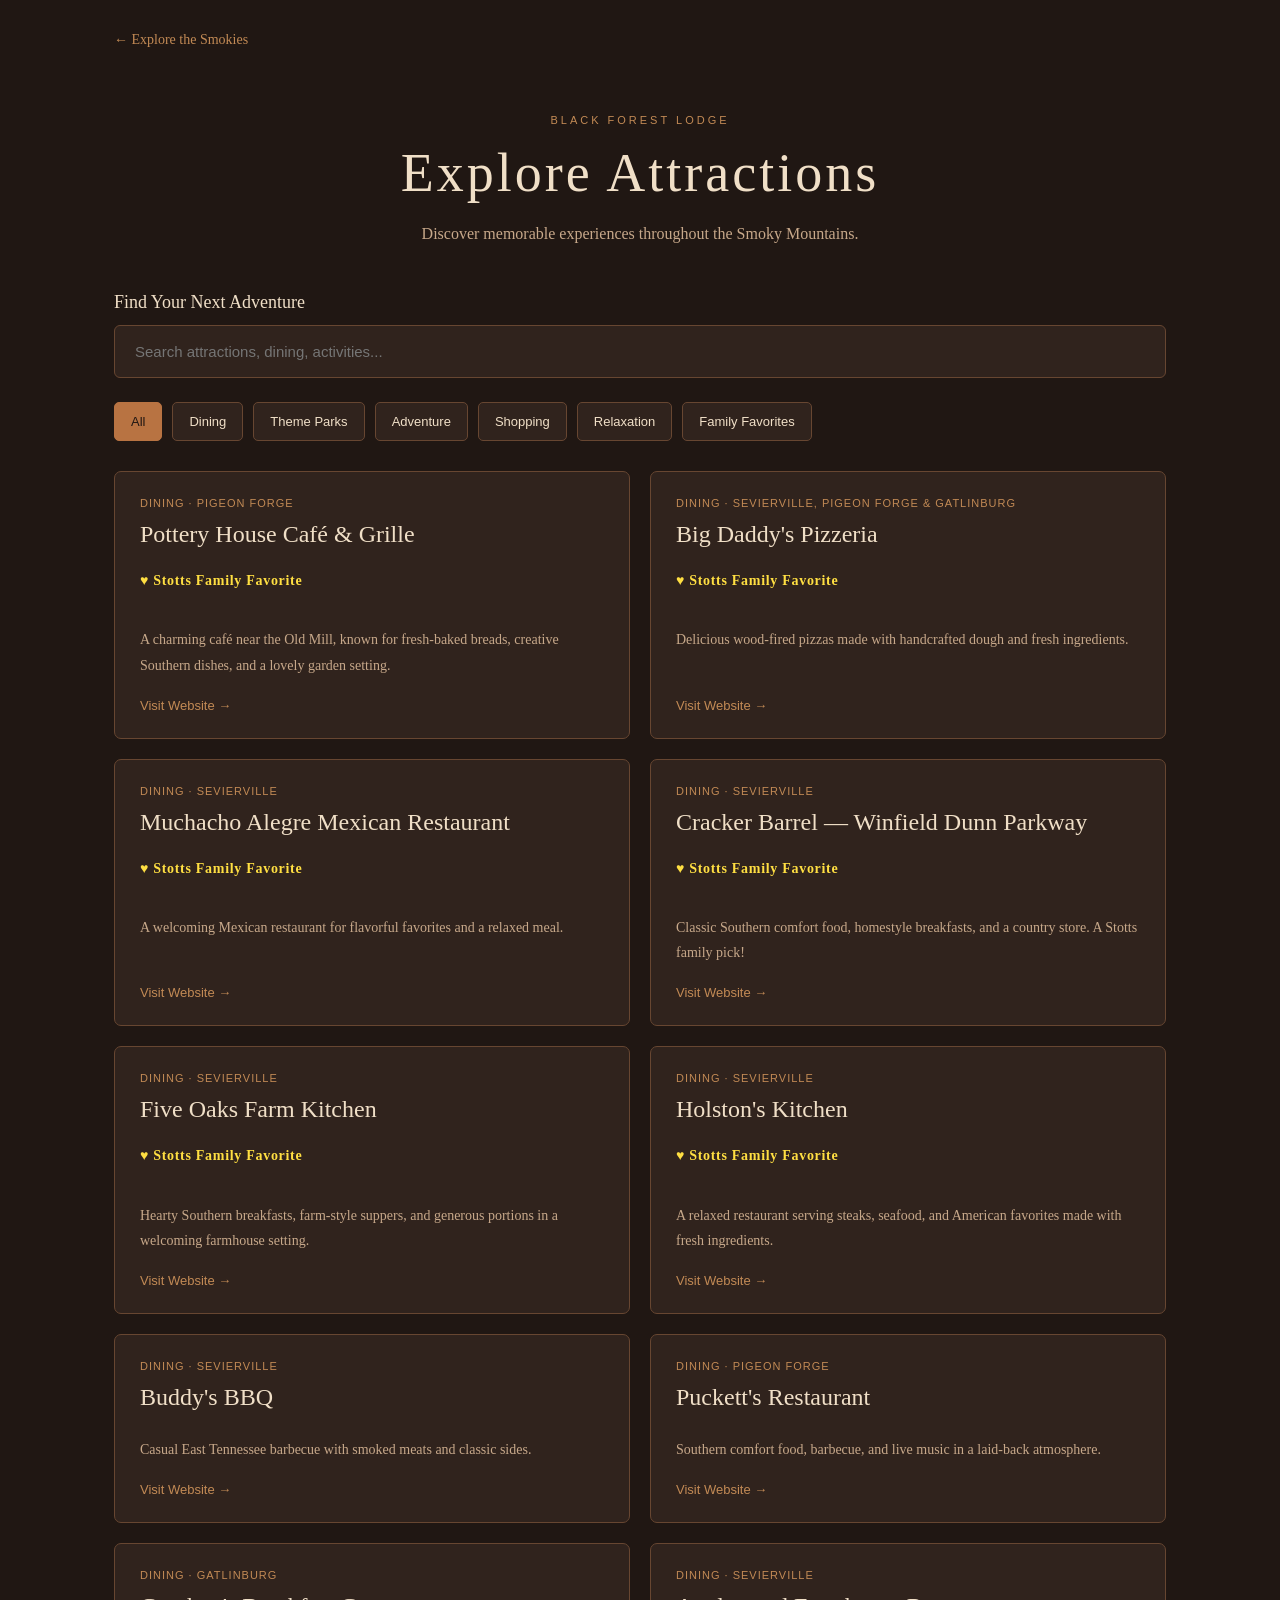
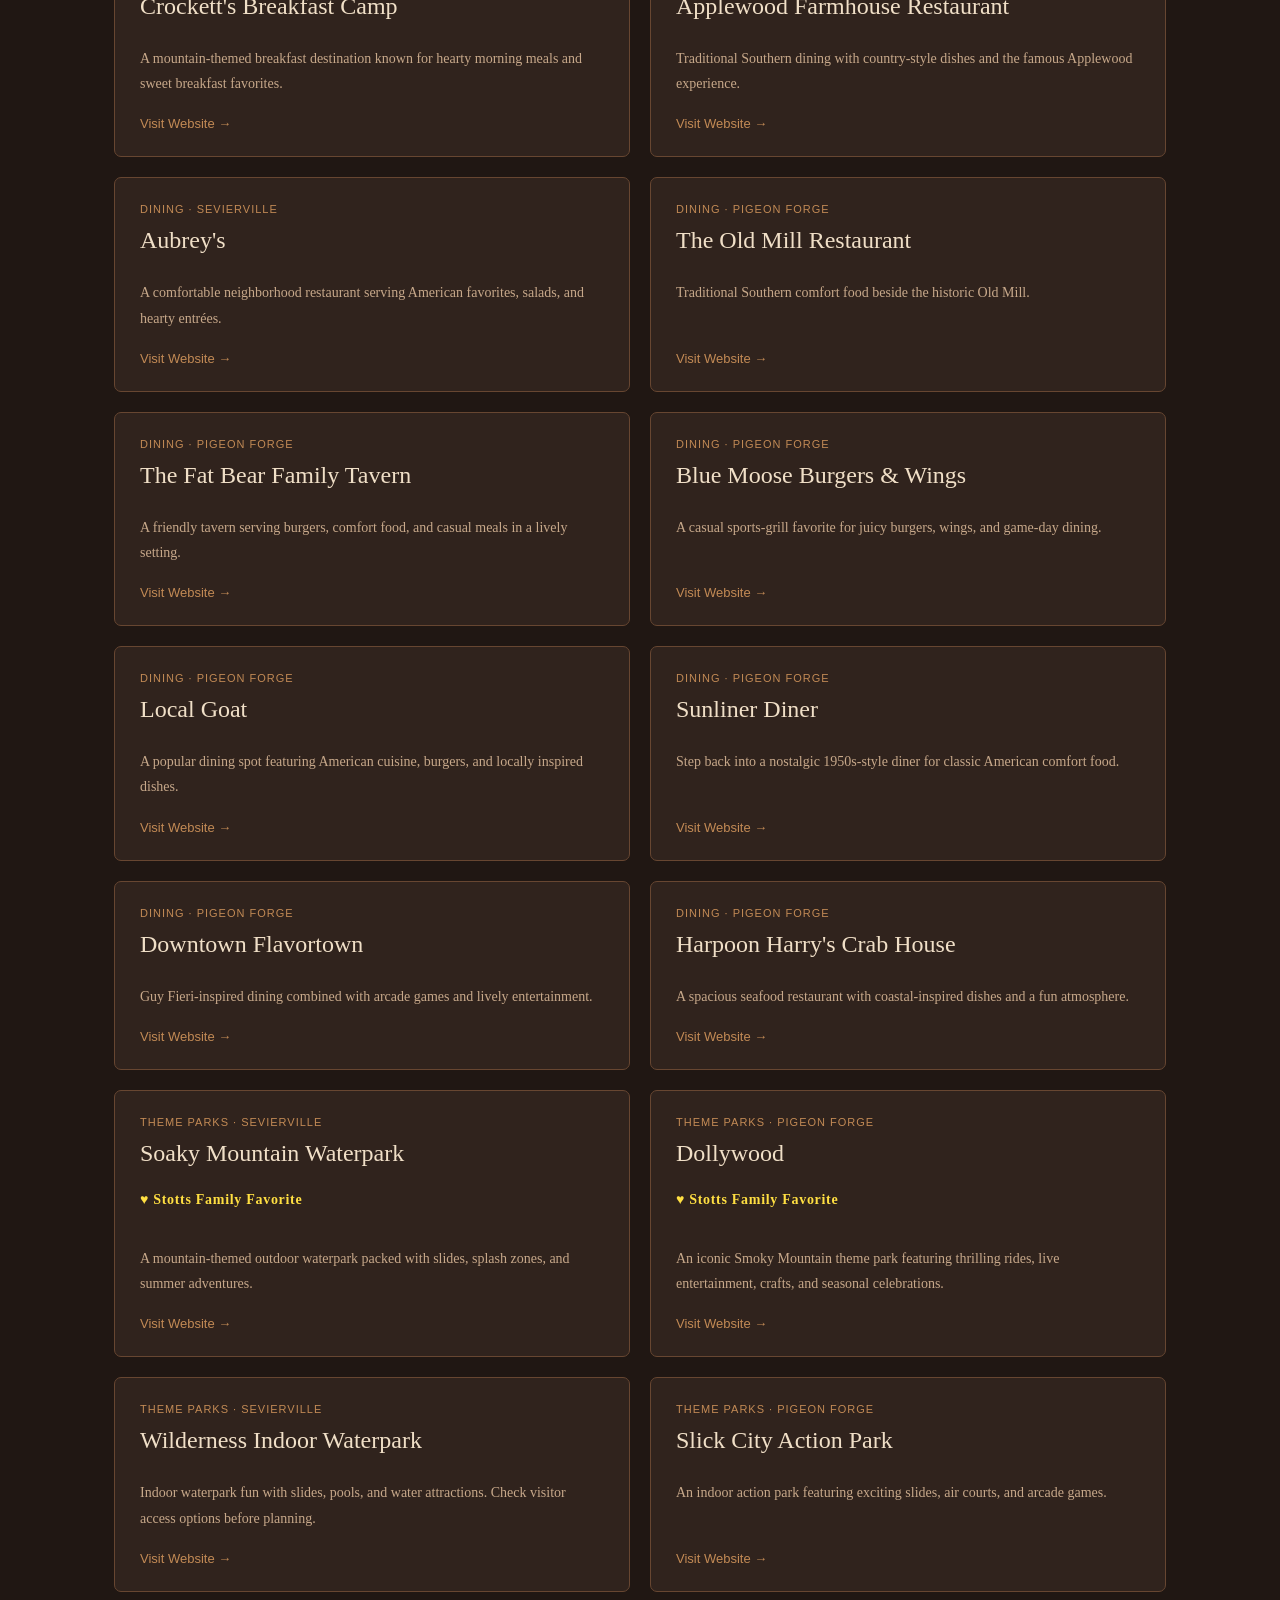
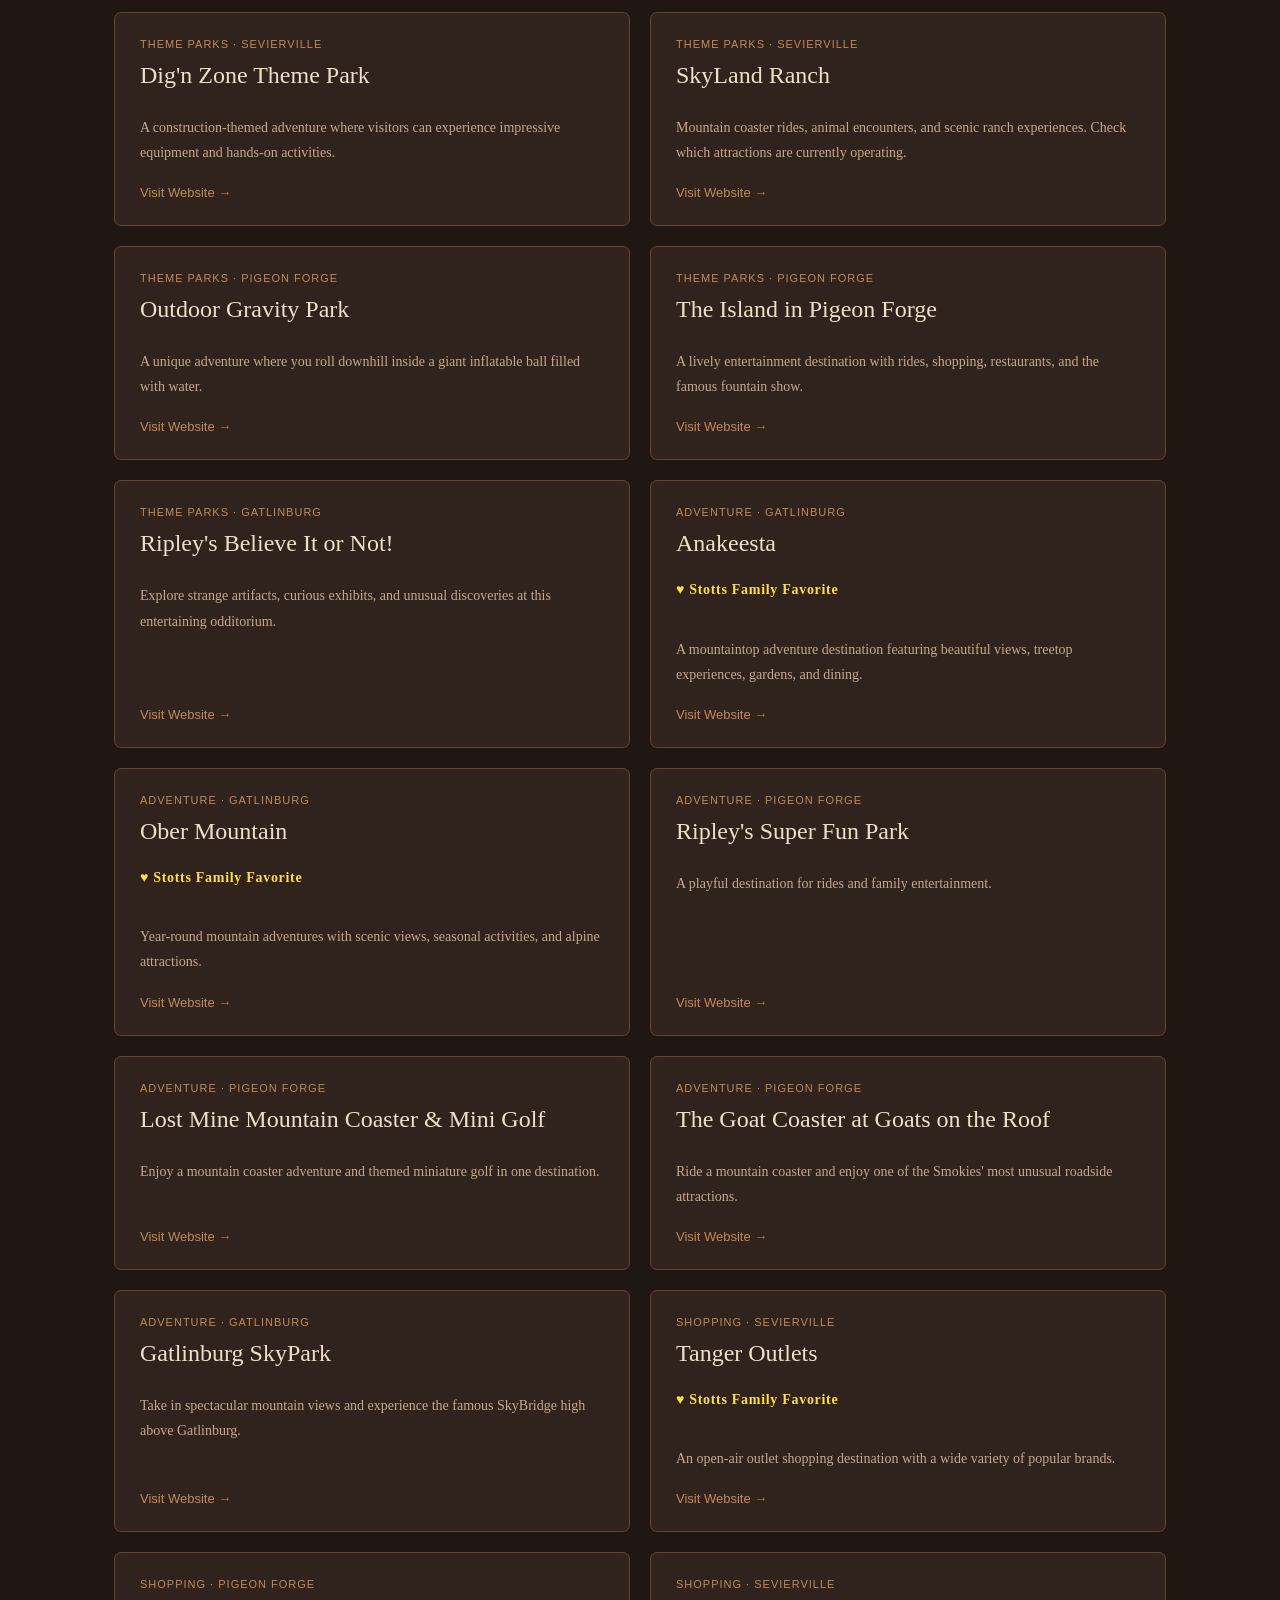
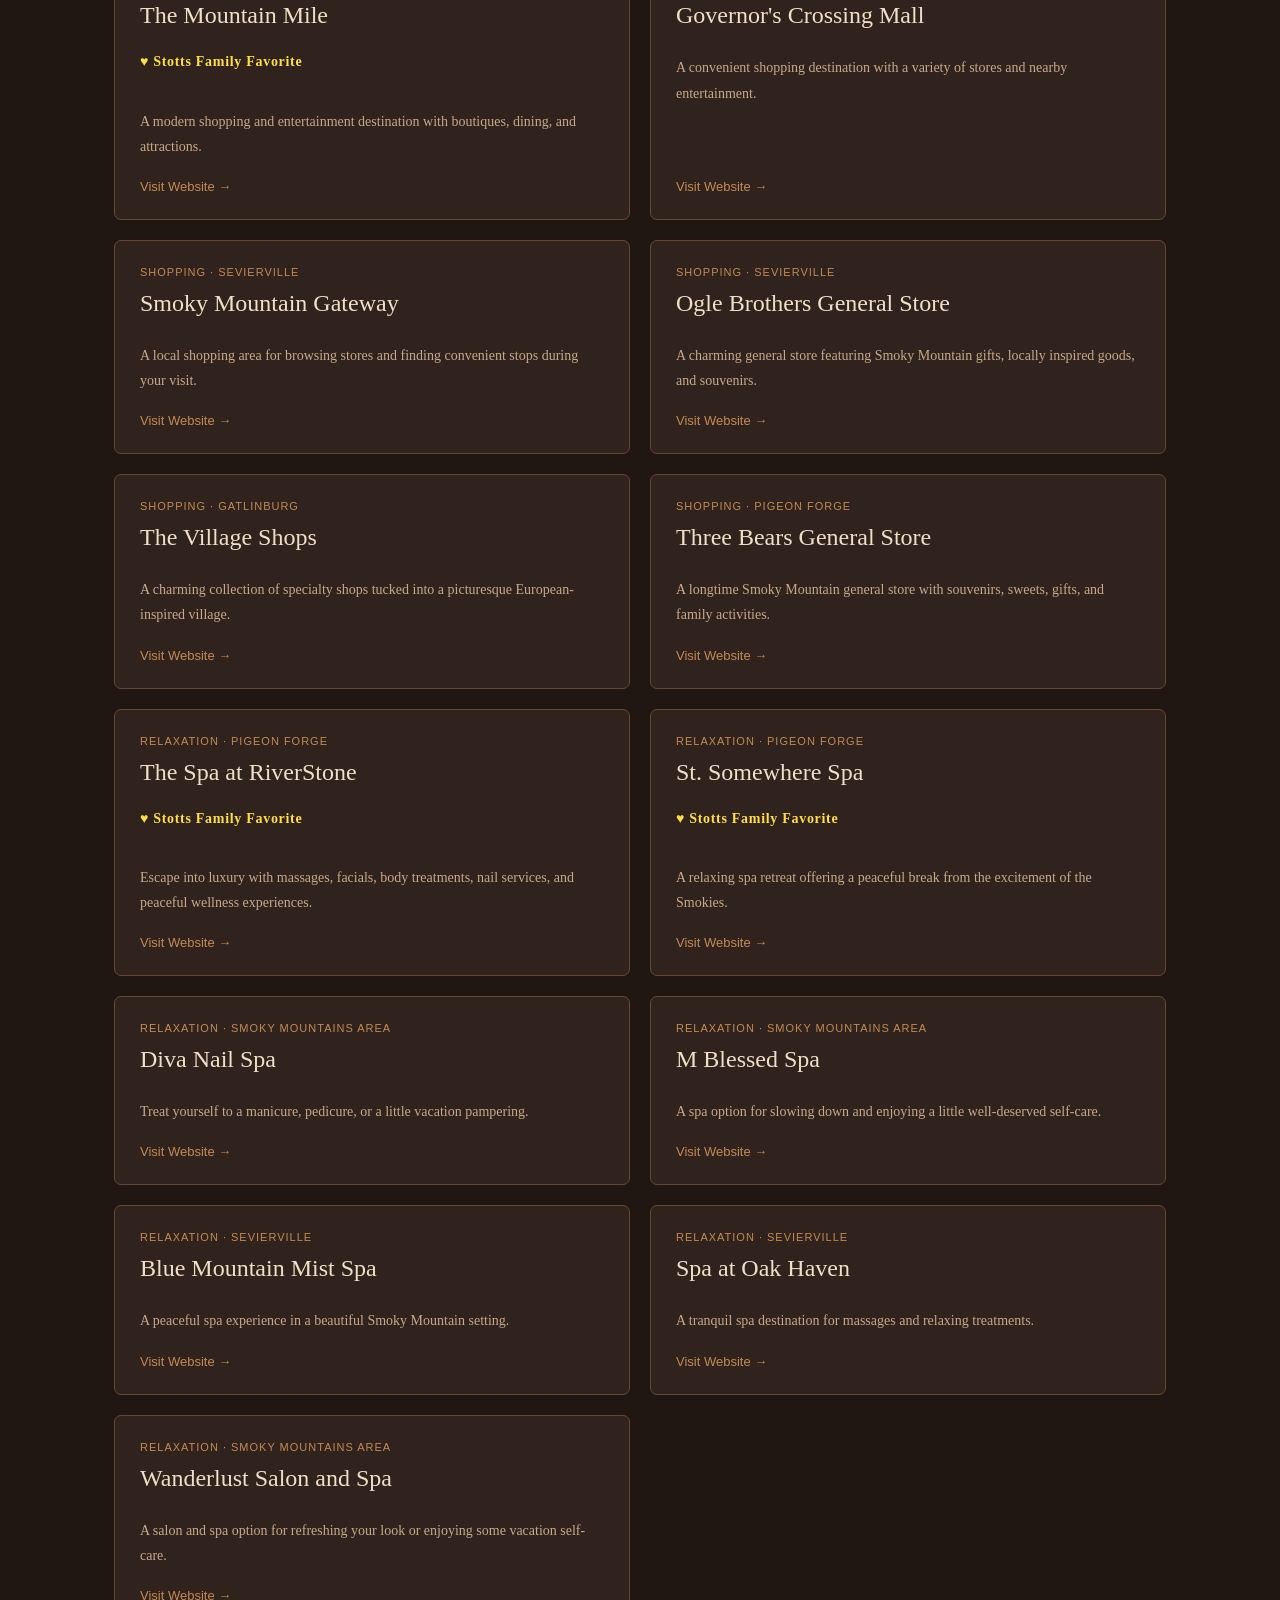
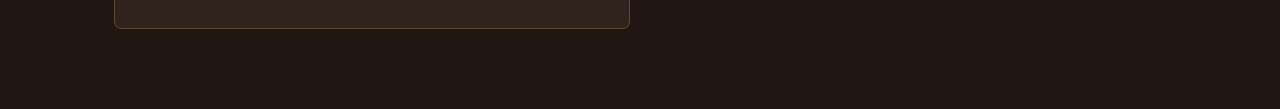
==== pages/attractions.html @ 43142279 "Add files via upload" ====
<!DOCTYPE html>
<html lang="en">

<head>
  <meta charset="UTF-8">
  <meta name="viewport"
        content="width=device-width, initial-scale=1.0">

  <title>Explore Attractions | Black Forest Lodge</title>

  <link rel="stylesheet" href="../CSS/style.css">
</head>

<body>

  <main class="explore-page">

    <a href="explore.html" class="explore-back">
      &larr; Explore the Smokies
    </a>

    <header class="explore-header">
      <p class="explore-eyebrow">
        BLACK FOREST LODGE
      </p>

      <h1>Explore Attractions</h1>

      <p>
        Discover memorable experiences
        throughout the Smoky Mountains.
      </p>
    </header>

    <!-- SEARCH -->
    <div class="attraction-search">
      <label for="attractionSearch">
        Find Your Next Adventure
      </label>

      <input
        type="search"
        id="attractionSearch"
        placeholder="Search attractions, dining, activities..."
      >
    </div>

    <!-- CATEGORY FILTERS -->
    <div class="attraction-filters">
      <button class="filter-btn active"
              data-category="All">All</button>

      <button class="filter-btn"
              data-category="Dining">Dining</button>

      <button class="filter-btn"
              data-category="Theme Parks">Theme Parks</button>

      <button class="filter-btn"
              data-category="Adventure">Adventure</button>

      <button class="filter-btn"
              data-category="Shopping">Shopping</button>

      <button class="filter-btn"
              data-category="Relaxation">Relaxation</button>

      <button class="filter-btn"
              data-category="Favorites">Family Favorites</button>
    </div>

    <!-- ATTRACTION CARDS APPEAR HERE -->
    <div id="attractionsGrid"
         class="attractions-grid"></div>

    <p id="noResults"
       class="attraction-no-results"
       hidden>
      No matching attractions found.
    </p>

  </main>

  <script src="../JS/attractions.js"></script>

</body>
</html>
---- CSS/style.css ----
/* BLACK FOREST LODGE DESIGN SYSTEM */

:root {
  --timber: #201713;
  --walnut: #35251D;
  --copper: #B87342;
  --brass: #C28A55;
  --parchment: #F0DFC7;
  --muted: #C7A88A;
}

* {
  box-sizing: border-box;
}

body {
  margin: 0;
  background: var(--timber);
  color: var(--parchment);
  font-family: Georgia, serif;
}

/* WELCOME HEADER */

.hero {
  background:
    radial-gradient(ellipse at center,
      #493124 0%,
      #201713 75%);
  text-align: center;
  padding: 65px 20px 70px;
  border-bottom: 2px solid var(--copper);
}

.brand {
  max-width: 700px;
  margin: auto;
}

.logo {
  display: block;
  width: 240px;
  max-width: 80%;
  margin: 0 auto 25px;
  color: var(--brass);
}

.eyebrow {
  color: var(--brass);
  text-transform: uppercase;
  font-family: Arial, sans-serif;
  letter-spacing: 3px;
  font-size: 11px;
}

h1 {
  font-size: clamp(34px, 7vw, 64px);
  font-weight: normal;
  letter-spacing: 3px;
  margin: 15px 0 5px;
}

.lodge-name {
  display: flex;
  align-items: center;
  justify-content: center;
  gap: 20px;
}

.lodge-name h2 {
  color: var(--brass);
  font-size: 24px;
  letter-spacing: 10px;
  font-weight: normal;
  margin: 5px 0;
}

.lodge-name span {
  width: 55px;
  height: 1px;
  background: var(--copper);
}

.welcome {
  font-style: italic;
  color: var(--muted);
  margin-top: 25px;
}

/* MAIN CONTENT */

main {
  max-width: 1000px;
  margin: auto;
  padding: 50px 20px;
}

.intro {
  text-align: center;
  margin-bottom: 35px;
}

.intro h2 {
  font-weight: normal;
  font-size: 32px;
  margin: 15px 0;
}

.intro > p:last-child {
  color: var(--muted);
  font-size: 14px;
}

.divider {
  width: 70px;
  height: 2px;
  background: var(--copper);
  margin: 15px auto;
}

/* GUEST MENU */

.menu {
  display: grid;
  grid-template-columns: repeat(2, 1fr);
  gap: 15px;
}

.tile {
  background: var(--walnut);
  border: 1px solid #674631;
  border-radius: 8px;
  text-align: center;
  padding: 30px 15px;
  transition: 0.2s;
}

.tile:hover {
  transform: translateY(-4px);
  border-color: var(--brass);
}

.tile-icon {
  display: block;
  color: var(--brass);
  font-size: 32px;
  margin-bottom: 15px;
}

.tile h3 {
  font-weight: normal;
  font-size: 18px;
  margin: 0 0 10px;
}

.tile p {
  color: var(--muted);
  font-family: Arial, sans-serif;
  font-size: 12px;
  line-height: 1.5;
  margin: 0;
}

/* FOOTER */

footer {
  text-align: center;
  border-top: 1px solid #674631;
  padding: 35px 20px;
}

footer p {
  color: var(--brass);
  letter-spacing: 3px;
  font-size: 13px;
}

footer span {
  color: var(--muted);
  font-style: italic;
  font-size: 13px;
}

/* LARGER SCREENS */

@media (min-width: 700px) {
  .menu {
    grid-template-columns: repeat(3, 1fr);
  }
}

@media (max-width: 420px) {
  .hero {
    padding: 45px 15px;
  }

  .lodge-name span {
    width: 30px;
  }

  .lodge-name h2 {
    font-size: 19px;
    letter-spacing: 6px;
  }

  .tile {
    padding: 25px 10px;
  }

  .tile h3 {
    font-size: 16px;
  }
}

/* INTERIOR GUEST GUIDE PAGES */

.page-header {
  background: linear-gradient(
    145deg,
    #493124,
    #201713
  );
  text-align: center;
  padding: 35px 20px 55px;
  border-bottom: 2px solid var(--copper);
}

.page-header h1 {
  font-size: 44px;
}

.back-link {
  display: block;
  width: fit-content;
  color: var(--brass);
  text-decoration: none;
  font-family: Arial, sans-serif;
  font-size: 13px;
  margin: 0 0 45px;
}

.back-link:hover {
  color: var(--parchment);
}

.guide-content {
  max-width: 750px;
}

.guide-section {
  background: var(--walnut);
  border: 1px solid #674631;
  border-radius: 8px;
  padding: 25px;
  margin-bottom: 20px;
}

.guide-section h2 {
  color: var(--brass);
  font-size: 24px;
  font-weight: normal;
  margin-top: 0;
}

.guide-section p {
  color: var(--parchment);
  font-family: Arial, sans-serif;
  font-size: 14px;
  line-height: 1.8;
}
.tile {
  display: block;
  color: var(--parchment);
  text-decoration: none;
}

.tile:focus-visible {
  outline: 3px solid var(--brass);
  outline-offset: 4px;
}
/* EXPANDABLE LODGE GUIDE */

.accordion {
  display: flex;
  flex-direction: column;
  gap: 14px;
}

.accordion-item {
  background: var(--walnut);
  border: 1px solid #674631;
  border-radius: 8px;
  overflow: hidden;
}

.accordion-item[open] {
  border-color: var(--brass);
}

.accordion-item summary {
  display: flex;
  align-items: center;
  gap: 15px;
  padding: 22px 20px;
  cursor: pointer;
  list-style: none;
  color: var(--parchment);
  font-size: 17px;
}

/* Hide the browser's default arrow */
.accordion-item summary::-webkit-details-marker {
  display: none;
}

.accordion-item summary::marker {
  content: "";
}

.accordion-icon {
  color: var(--brass);
  font-size: 24px;
  width: 30px;
  text-align: center;
  flex-shrink: 0;
}

.accordion-arrow {
  margin-left: auto;
  color: var(--brass);
  font-size: 25px;
  transition: transform 0.2s;
}

.accordion-item[open] .accordion-arrow {
  transform: rotate(180deg);
}

.accordion-content {
  padding: 5px 25px 25px 65px;
  border-top: 1px solid #674631;
}

.accordion-content h3 {
  color: var(--brass);
  font-size: 19px;
  font-weight: normal;
  margin: 25px 0 10px;
}

.accordion-content p {
  color: var(--parchment);
  font-family: Arial, sans-serif;
  font-size: 14px;
  line-height: 1.8;
  margin: 0;
}

.accordion-item summary:hover {
  background: #453126;
}

.accordion-item summary:focus-visible {
  outline: 2px solid var(--brass);
  outline-offset: -4px;
}

/* Smaller screens */
@media (max-width: 480px) {
  .accordion-item summary {
    font-size: 15px;
    padding: 18px 12px;
    gap: 10px;
  }

  .accordion-content {
    padding: 5px 18px 25px;
  }
}

/* GUEST GUIDE INSTRUCTION FORMATTING */

.accordion-content p + p {
  margin-top: 15px;
}

.accordion-content strong {
  color: var(--brass);
  font-weight: bold;
}

.accordion-content ul {
  padding-left: 22px;
  margin: 12px 0 0;
  color: var(--parchment);
  font-family: Arial, sans-serif;
  font-size: 14px;
  line-height: 1.9;
}

.accordion-content li {
  padding-left: 5px;
  margin-bottom: 6px;
}

.accordion-content li::marker {
  color: var(--brass);
}

/* EMERGENCY CONTACTS PAGE */

.emergency-header {
  max-width: 800px;
  margin: 0 auto;
  padding: 35px 24px 30px;
  text-align: center;
}

.emergency-header .back-link {
  display: block;
  text-align: left;
  margin-bottom: 55px;
}

.emergency-header h1 {
  color: var(--parchment);
  font-size: clamp(28px, 5vw, 42px);
  font-weight: normal;
  margin: 15px 0;
}

.emergency-header > p:last-child {
  color: var(--muted);
  line-height: 1.7;
}

.emergency-content {
  max-width: 760px;
  margin: 0 auto;
  padding: 20px 24px 80px;
  display: flex;
  flex-direction: column;
  gap: 20px;
}

.emergency-card {
  background: var(--walnut);
  border: 1px solid #674631;
  border-radius: 8px;
  padding: 30px;
}

.emergency-card h2 {
  color: var(--parchment);
  font-size: 24px;
  font-weight: normal;
  margin: 10px 0 18px;
}

.emergency-card p {
  color: var(--muted);
  line-height: 1.8;
}

.emergency-card .eyebrow {
  color: var(--brass);
  font-size: 11px;
  letter-spacing: 2px;
}

.property-address {
  color: var(--parchment) !important;
  font-size: 20px;
  line-height: 1.7;
}

.emergency-number {
  color: var(--parchment) !important;
  font-size: 46px;
  margin: 10px 0;
}

.contact-number {
  color: var(--parchment) !important;
  font-size: 25px;
}

.emergency-primary {
  border-color: #a66a51;
}

.contact-button {
  display: inline-block;
  margin-top: 18px;
  padding: 14px 24px;
  background: transparent;
  border: 1px solid var(--brass);
  border-radius: 5px;
  color: var(--parchment);
  text-decoration: none;
  font-family: Arial, sans-serif;
  font-size: 14px;
  cursor: pointer;
  text-align: center;
}

.contact-button:hover {
  background: var(--brass);
  color: var(--timber);
}

.contact-button:focus-visible {
  outline: 3px solid var(--parchment);
  outline-offset: 3px;
}

.primary-button {
  background: #8d4936;
  border-color: #8d4936;
}

.primary-button:hover {
  background: #b46a4d;
  color: white;
}

.copy-message {
  font-size: 13px;
  min-height: 20px;
}

@media (max-width: 480px) {
  .emergency-card {
    padding: 22px;
  }

  .contact-button {
    display: block;
  }
}

/* EMERGENCY FOOTER LINK */

.emergency-footer-link {
  text-align: center;
  padding: 25px 20px;
}

.emergency-footer-link a {
  color: var(--brass);
  font-family: Arial, sans-serif;
  font-size: 14px;
  text-decoration: underline;
  text-underline-offset: 5px;
}

.emergency-footer-link a:hover {
  color: var(--parchment);
}

/* EMERGENCY HOMEPAGE BANNER */

.emergency-banner {
  display: flex;
  align-items: center;
  gap: 18px;

  max-width: 896px;
  margin: 55px auto 45px;
  padding: 22px 26px;

  background: var(--walnut);
  border: 1px solid var(--copper);
  border-radius: 8px;

  text-decoration: none;
  color: var(--parchment);

  transition: background 0.2s,
              border-color 0.2s;
}

.emergency-banner:hover {
  background: #453126;
  border-color: var(--brass);
}

.emergency-banner:focus-visible {
  outline: 3px solid var(--brass);
  outline-offset: 4px;
}

.emergency-banner-icon {
  display: flex;
  align-items: center;
  justify-content: center;

  width: 55px;
  height: 55px;
  flex-shrink: 0;

  background: #493126;
  border-radius: 7px;
  color: var(--brass);
}

.emergency-banner-text {
  flex: 1;
}

.emergency-banner-text h3 {
  font-size: 18px;
  font-weight: normal;
  color: var(--parchment);
  margin: 0 0 7px;
}

.emergency-banner-text p {
  font-family: Arial, sans-serif;
  font-size: 13px;
  color: var(--muted);
  margin: 0;
  line-height: 1.6;
}

.emergency-banner-arrow {
  color: var(--brass);
  font-size: 25px;
}

/* MOBILE ADJUSTMENTS */

@media (max-width: 950px) {
  .emergency-banner {
    margin-left: 20px;
    margin-right: 20px;
  }
}

@media (max-width: 480px) {
  .emergency-banner {
    padding: 18px 15px;
    gap: 12px;
  }

  .emergency-banner-icon {
    width: 44px;
    height: 44px;
  }

  .emergency-banner-text h3 {
    font-size: 16px;
  }

  .emergency-banner-text p {
    font-size: 12px;
  }
}

/* GUIDE CARDS WITHIN ACCORDIONS */

.section-intro {
  margin: 20px 0 25px !important;
}

.guide-card {
  background: #30231D;
  border-left: 3px solid var(--copper);
  border-radius: 4px;
  padding: 20px;
  margin-top: 18px;
}

.accordion-content .guide-card h3 {
  color: var(--parchment);
  font-size: 20px;
  margin: 0 0 8px;
}

.accordion-content .guide-card-subtitle {
  color: var(--muted);
  font-size: 13px;
  font-style: italic;
  margin: 0;
}

.guide-card-divider {
  height: 1px;
  background: #674631;
  margin: 18px 0;
}

.accordion-content .coffee-brand {
  color: var(--brass);
  font-size: 11px;
  letter-spacing: 2px;
  margin: 0 0 12px;
}

@media (max-width: 480px) {
  .guide-card {
    padding: 16px;
  }
}

/* KITCHEN & COFFEE BAR DETAILS */

.kitchen-list {
  columns: 2;
  column-gap: 28px;
}

.kitchen-list li {
  break-inside: avoid;
}

.coffee-feature {
  background: #38271e;
  border-left: 3px solid var(--brass);
}

.coffee-feature h4 {
  color: var(--parchment);
  font-size: 17px;
  font-weight: normal;
  margin: 0 0 12px;
}

.coffee-machine {
  padding: 22px 0;
  border-bottom: 1px solid #674631;
}

.coffee-machine:last-of-type {
  border-bottom: none;
}

.coffee-supplies {
  background: #2a1d17;
  padding: 20px;
  margin-top: 15px;
  border-radius: 5px;
}

@media (max-width: 600px) {
  .kitchen-list {
    columns: 1;
  }
}

/* COFFEE BAR PRODUCT PHOTOS */

.coffee-product-image {
  display: block;
  width: 100%;
  max-width: 300px;
  max-height: 330px;
  object-fit: contain;

  background: #f8f5f0;
  border-radius: 6px;
  padding: 12px;

  margin: 18px auto 22px;
}

/* BEDROOM DIRECTORY */

.bedroom-card {
  background: #30231D;
  border: 1px solid #674631;
  border-radius: 7px;
  overflow: hidden;
  margin-top: 22px;
}

.bedroom-photo {
  display: block;
  width: 100%;
  height: 290px;
  object-fit: cover;
  object-position: center;
}

.bedroom-card-body {
  padding: 24px;
}

.accordion-content .bedroom-label {
  color: var(--brass);
  font-family: Arial, sans-serif;
  font-size: 11px;
  letter-spacing: 2px;
  margin: 0 0 8px;
}

.accordion-content .bedroom-card h3 {
  color: var(--parchment);
  font-size: 24px;
  font-weight: normal;
  margin: 0 0 14px;
}

.bedroom-amenities {
  list-style: none;
  padding: 0;
  margin: 20px 0 0;
  display: grid;
  grid-template-columns: repeat(2, minmax(0, 1fr));
  gap: 10px 20px;
}

.bedroom-amenities li {
  position: relative;
  padding-left: 18px;
  color: var(--parchment);
  font-family: Arial, sans-serif;
  font-size: 13px;
  line-height: 1.6;
}

.bedroom-amenities li::before {
  content: "✓";
  position: absolute;
  left: 0;
  color: var(--brass);
}

.bedroom-feature-photo {
  display: block;
  width: 100%;
  max-height: 380px;
  object-fit: cover;
  border-radius: 5px;
  margin-top: 25px;
}

.accordion-content .photo-caption {
  color: var(--muted);
  font-size: 12px;
  font-style: italic;
  text-align: center;
  margin-top: 8px;
}

.bathroom-directory {
  padding-left: 20px;
  margin: 0;
}

.bathroom-directory li {
  color: var(--parchment);
  font-family: Arial, sans-serif;
  font-size: 14px;
  line-height: 1.8;
  margin-bottom: 12px;
}

@media (max-width: 600px) {
  .bedroom-photo {
    height: 230px;
  }

  .bedroom-card-body {
    padding: 18px;
  }

  .bedroom-amenities {
    grid-template-columns: 1fr;
  }
}

/* LONGHORN ROOM PHOTO PAIR */

.bedroom-photo-pair {
  display: grid;
  grid-template-columns: 1fr 1fr;
  gap: 6px;
  background: #201713;
}

.bedroom-photo-pair img {
  display: block;
  width: 100%;
  height: 300px;
  object-fit: cover;
  object-position: center;
}

/* Keep both photos side by side on mobile */
@media (max-width: 600px) {
  .bedroom-photo-pair img {
    height: 210px;
  }
}

/* OUTDOOR LIVING SPACE CARDS */

.outdoor-card {
  background: #30231D;
  border: 1px solid #674631;
  border-radius: 7px;
  overflow: hidden;
  margin-top: 22px;
}

.outdoor-photo-placeholder {
  display: flex;
  align-items: center;
  justify-content: center;

  width: 100%;
  height: 220px;

  background: linear-gradient(
    135deg,
    #493126,
    #251b16
  );

  border-bottom: 1px solid #674631;
}

.outdoor-photo-placeholder span {
  color: var(--brass);
  font-family: Arial, sans-serif;
  font-size: 11px;
  letter-spacing: 2px;
}

.outdoor-card-body {
  padding: 24px;
}

.accordion-content .outdoor-label {
  color: var(--brass);
  font-family: Arial, sans-serif;
  font-size: 11px;
  letter-spacing: 2px;
  margin: 0 0 8px;
}

.accordion-content .outdoor-card h3 {
  color: var(--parchment);
  font-size: 24px;
  font-weight: normal;
  margin: 0 0 14px;
}

.outdoor-card-body p {
  line-height: 1.8;
}

/* FOR FUTURE OUTDOOR PHOTOS */

.outdoor-photo {
  display: block;
  width: 100%;
  height: 290px;
  object-fit: cover;
}

@media (max-width: 600px) {
  .outdoor-photo-placeholder {
    height: 160px;
  }

  .outdoor-card-body {
    padding: 18px;
  }

  .outdoor-photo {
    height: 220px;
  }
}

/* OUTDOOR AMENITIES */

.outdoor-amenities {
  list-style: none;
  padding: 0;
  margin: 20px 0;
}

.outdoor-amenities li {
  position: relative;
  padding-left: 20px;
  margin-bottom: 12px;
  color: var(--parchment);
  font-family: Arial, sans-serif;
  font-size: 14px;
  line-height: 1.7;
}

.outdoor-amenities li::before {
  content: "✓";
  position: absolute;
  left: 0;
  color: var(--brass);
}

/* OUTDOOR INSTRUCTION PANELS */

.outdoor-info {
  background: #251b16;
  border-left: 3px solid var(--copper);
  border-radius: 4px;
  padding: 18px;
  margin-top: 18px;
}

.accordion-content .outdoor-info h4 {
  color: var(--brass);
  font-size: 16px;
  font-weight: normal;
  margin: 0 0 8px;
}

.accordion-content .outdoor-info p {
  color: var(--parchment);
  font-size: 14px;
  line-height: 1.7;
  margin: 0;
}

/* HOUSE RULES & CHECKOUT */

.accordion-content .stay-label {
  color: var(--brass);
  font-family: Arial, sans-serif;
  font-size: 11px;
  letter-spacing: 2px;
  margin: 0 0 12px;
}

.accordion-content .guide-card h4 {
  color: var(--parchment);
  font-size: 17px;
  font-weight: normal;
  margin: 18px 0 10px;
}

.stay-time {
  display: flex;
  align-items: center;
  justify-content: space-between;
  gap: 12px;
  background: #251b16;
  border: 1px solid #674631;
  border-radius: 5px;
  padding: 17px 20px;
  margin: 18px 0;
}

.stay-time span {
  color: var(--muted);
  font-family: Arial, sans-serif;
  font-size: 12px;
  letter-spacing: 2px;
}

.stay-time strong {
  color: var(--parchment);
  font-size: 24px;
  font-weight: normal;
}

.stay-note {
  background: #251b16;
  border-left: 3px solid var(--brass);
  border-radius: 4px;
  padding: 18px;
  margin: 20px 0;
}

.accordion-content .stay-note h4 {
  color: var(--brass);
  margin-top: 0;
}

.stay-rule-list {
  padding-left: 22px;
  margin: 18px 0 0;
}

.stay-rule-list li {
  color: var(--parchment);
  line-height: 1.8;
  margin-bottom: 14px;
}

.thermostat-grid {
  display: grid;
  grid-template-columns: 1fr 1fr;
  gap: 12px;
  margin: 18px 0;
}

.thermostat-card {
  background: #251b16;
  border: 1px solid #674631;
  border-radius: 5px;
  padding: 17px;
}

.thermostat-card strong {
  color: var(--brass);
  font-size: 15px;
}

.thermostat-card p {
  margin-bottom: 0;
}

/* INTERACTIVE CHECKOUT CHECKLIST */

.checkout-list {
  display: flex;
  flex-direction: column;
  gap: 10px;
  margin-top: 18px;
}

.checkout-item {
  display: flex;
  align-items: flex-start;
  gap: 14px;
  background: #251b16;
  border: 1px solid #674631;
  border-radius: 5px;
  padding: 16px;
  cursor: pointer;
}

.checkout-item input {
  width: 19px;
  height: 19px;
  margin: 2px 0 0;
  flex-shrink: 0;
  accent-color: var(--copper);
  cursor: pointer;
}

.checkout-item span {
  color: var(--parchment);
  font-family: Arial, sans-serif;
  font-size: 14px;
  line-height: 1.6;
}

.checkout-item input:checked + span {
  color: var(--muted);
  text-decoration: line-through;
}

.accordion-content .checkout-footnote {
  color: var(--muted);
  font-size: 12px;
  font-style: italic;
  margin-top: 14px;
}

/* STOTTS FAMILY FAREWELL */

.family-farewell {
  background: #35251D;
  border: 1px solid #674631;
  border-radius: 7px;
  padding: 30px 24px;
  margin-top: 28px;
  text-align: center;
}

.accordion-content .family-farewell h3 {
  color: var(--parchment);
  font-size: 27px;
  font-weight: normal;
  margin: 0 0 18px;
}

.family-quote {
  color: var(--parchment);
  font-size: 20px;
  font-style: italic;
  line-height: 1.7;
  border-top: 1px solid #674631;
  border-bottom: 1px solid #674631;
  padding: 25px 10px;
  margin: 28px 0;
}

.family-quote cite {
  display: block;
  color: var(--muted);
  font-size: 13px;
  font-style: normal;
  margin-top: 12px;
}

.accordion-content .family-closing {
  color: var(--brass);
  font-size: 17px;
  font-style: italic;
  margin: 24px 0 12px;
}

.family-signatures {
  display: flex;
  align-items: center;
  justify-content: center;
  flex-wrap: wrap;
  gap: 16px;
  margin: 12px auto 20px;
}

.family-signatures img {
  display: block;
  width: 44%;
  max-width: 230px;
  height: auto;
  object-fit: contain;
}

.accordion-content .family-goodbye {
  color: var(--muted);
  font-size: 13px;
  letter-spacing: 1px;
  margin-top: 18px;
}

@media (max-width: 600px) {
  .thermostat-grid {
    grid-template-columns: 1fr;
  }

  .family-farewell {
    padding: 24px 16px;
  }

  .family-signatures {
    gap: 8px;
  }

  .family-signatures img {
    width: 47%;
  }
}

/* EXPLORE THE SMOKIES */

.explore-page {
  max-width: 1100px;
  margin: 0 auto;
  padding: 30px 24px 80px;
}

.explore-back {
  display: inline-block;
  color: var(--brass);
  text-decoration: none;
  font-size: 14px;
  margin-bottom: 55px;
}

.explore-back:hover {
  color: var(--parchment);
}

.explore-header {
  text-align: center;
  margin-bottom: 45px;
}

.explore-eyebrow {
  color: var(--brass);
  font-family: Arial, sans-serif;
  font-size: 11px;
  letter-spacing: 3px;
  margin-bottom: 16px;
}

.explore-header h1 {
  color: var(--parchment);
  font-size: clamp(34px, 5vw, 54px);
  font-weight: normal;
  margin: 0 0 15px;
}

.explore-header > p:last-child {
  color: var(--muted);
  font-size: 16px;
  line-height: 1.7;
}

/* TWO EQUAL NAVIGATION CARDS */

.explore-options {
  display: grid;
  grid-template-columns: 1fr 1fr;
  gap: 22px;
}

.explore-option {
  display: flex;
  flex-direction: column;
  align-items: flex-start;

  min-height: 330px;
  padding: 35px;

  background: #30231D;
  border: 1px solid #674631;
  border-radius: 8px;

  text-decoration: none;
  transition:
    transform 0.2s ease,
    border-color 0.2s ease,
    background 0.2s ease;
}

.explore-option:hover {
  transform: translateY(-4px);
  border-color: var(--copper);
  background: #38271E;
}

.explore-option:focus-visible {
  outline: 2px solid var(--brass);
  outline-offset: 4px;
}

.explore-option-icon {
  color: var(--brass);
  width: 44px;
  height: 44px;
  margin-bottom: 24px;
}

.explore-option-icon svg {
  width: 100%;
  height: 100%;
}

.explore-option h2 {
  color: var(--parchment);
  font-size: 27px;
  font-weight: normal;
  margin: 0 0 16px;
}

.explore-option p {
  color: var(--muted);
  font-size: 15px;
  line-height: 1.8;
  margin: 0 0 30px;
}

.explore-option-link {
  color: var(--brass);
  font-family: Arial, sans-serif;
  font-size: 13px;
  letter-spacing: 0.5px;
  margin-top: auto;
}

/* FAMILY FAVORITES */

.explore-feature {
  text-align: center;
  background: #35251D;
  border: 1px solid #674631;
  border-radius: 8px;
  padding: 40px 25px;
  margin-top: 35px;
}

.explore-feature h2 {
  color: var(--parchment);
  font-size: 29px;
  font-weight: normal;
  margin: 0 0 16px;
}

.explore-feature > p:not(.explore-eyebrow) {
  color: var(--muted);
  line-height: 1.8;
  max-width: 620px;
  margin: 0 auto 15px;
}

.explore-feature .explore-feature-note {
  color: var(--brass);
  font-style: italic;
  font-size: 13px;
}

/* MOBILE LAYOUT */

@media (max-width: 650px) {
  .explore-page {
    padding: 25px 18px 60px;
  }

  .explore-back {
    margin-bottom: 35px;
  }

  .explore-options {
    grid-template-columns: 1fr;
    gap: 16px;
  }

  .explore-option {
    min-height: 270px;
    padding: 25px;
  }

  .explore-option h2 {
    font-size: 24px;
  }

  .explore-feature {
    padding: 30px 20px;
  }
}

/* ATTRACTION DIRECTORY */

.attraction-search {
  margin-bottom: 24px;
}

.attraction-search label {
  display: block;
  color: var(--parchment);
  font-size: 18px;
  margin-bottom: 12px;
}

.attraction-search input {
  width: 100%;
  padding: 17px 20px;
  background: #30231D;
  border: 1px solid #674631;
  border-radius: 6px;
  color: var(--parchment);
  font-family: Arial, sans-serif;
  font-size: 15px;
}

.attraction-search input:focus {
  outline: 2px solid var(--brass);
  outline-offset: 2px;
}

.attraction-filters {
  display: flex;
  flex-wrap: wrap;
  gap: 10px;
  margin-bottom: 30px;
}

.filter-btn {
  padding: 11px 16px;
  background: #30231D;
  border: 1px solid #674631;
  border-radius: 5px;
  color: var(--parchment);
  font-family: Arial, sans-serif;
  font-size: 13px;
  cursor: pointer;
}

.filter-btn:hover,
.filter-btn.active {
  background: var(--copper);
  border-color: var(--copper);
  color: #201713;
}

.attractions-grid {
  display: grid;
  grid-template-columns: repeat(2, minmax(0, 1fr));
  gap: 20px;
}

.attraction-card {
  background: #30231D;
  border: 1px solid #674631;
  border-radius: 7px;
  padding: 25px;
  display: flex;
  flex-direction: column;
}

.attraction-category {
  color: var(--brass);
  font-family: Arial, sans-serif;
  font-size: 11px;
  letter-spacing: 1px;
  text-transform: uppercase;
  margin: 0 0 12px;
}

.attraction-card h2 {
  color: var(--parchment);
  font-size: 24px;
  font-weight: normal;
  margin: 0 0 12px;
}

.attraction-card > p:not(.attraction-category) {
  color: var(--muted);
  font-size: 14px;
  line-height: 1.8;
  margin-bottom: 20px;
}

.attraction-card a {
  color: var(--brass);
  text-decoration: none;
  font-family: Arial, sans-serif;
  font-size: 13px;
  margin-top: auto;
}

.attraction-card a:hover {
  color: var(--parchment);
}

.attraction-no-results {
  color: var(--muted);
  text-align: center;
  margin-top: 35px;
}

.attraction-no-results[hidden] {
  display: none;
}

@media (max-width: 650px) {
  .attractions-grid {
    grid-template-columns: 1fr;
  }

  .attraction-card {
    padding: 20px;
  }
}



/* Stotts Family Favorite Accent */

.favorite-badge {
  display: block;
  width: fit-content;
  color: #FFDF42 !important;
  background: transparent;
  border: none;
  padding: 0;
  margin: 8px 0 18px;
  font-size: 0.82rem;
  font-weight: 600;
  letter-spacing: 0.7px;
  text-transform: none;
}

/* Family Favorites Showcase */

.family-favorites-grid {
  display: grid;
  grid-template-columns: repeat(
    auto-fit,
    minmax(min(100%, 260px), 1fr)
  );
  gap: 18px;
  margin-top: 28px;
  text-align: left;
}

.family-favorite-card {
  background: #30221C;
  border: 1px solid rgba(184, 115, 66, 0.35);
  border-radius: 8px;
  padding: 24px;
}

.family-favorite-card h3 {
  color: #F0DFC7;
  font-size: 1.35rem;
  margin: 8px 0 12px;
}

.family-favorite-card p {
  line-height: 1.7;
}

.family-favorite-card a {
  display: inline-block;
  margin-top: 14px;
  color: #C28A55;
  text-decoration: none;
}

.family-favorites-link {
  display: inline-block;
  margin-top: 28px;
  color: #C28A55;
  font-weight: 600;
  text-decoration: none;
}

.family-favorites-link:hover,
.family-favorite-card a:hover {
  text-decoration: underline;
}
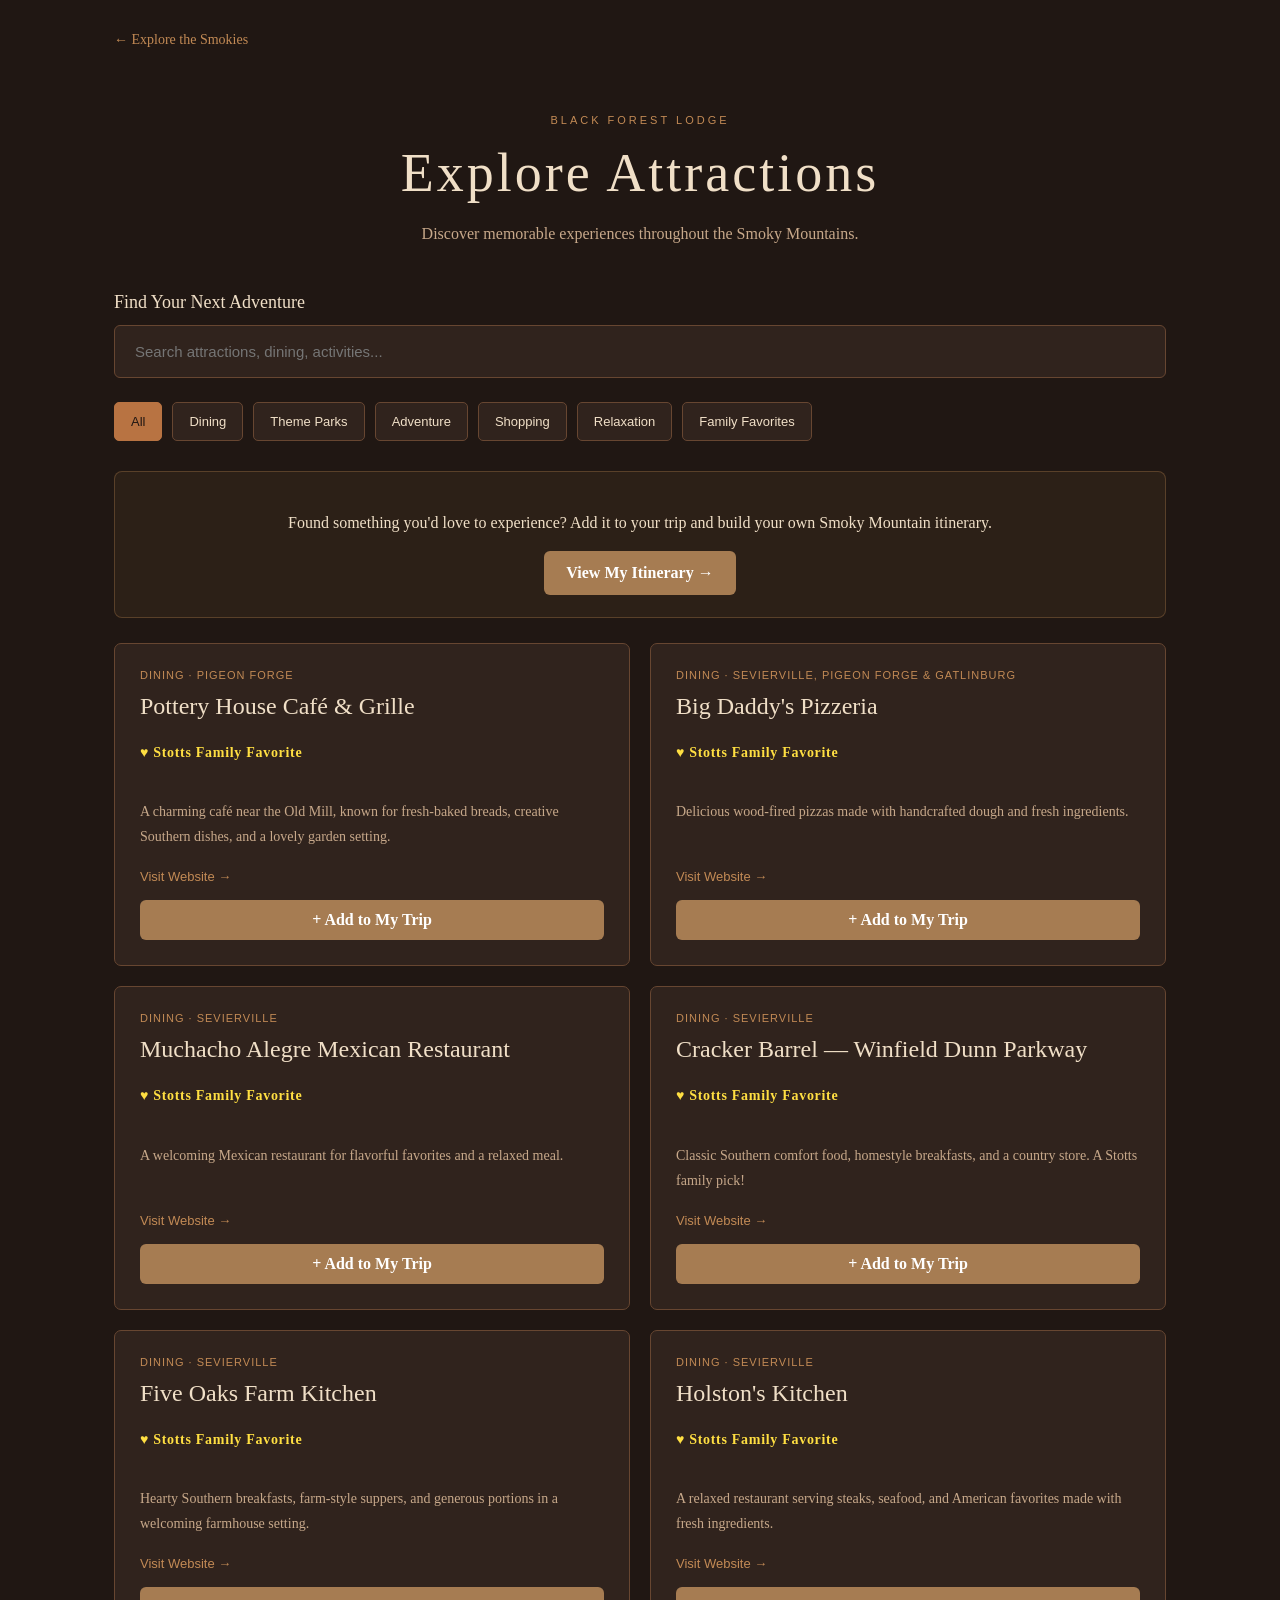
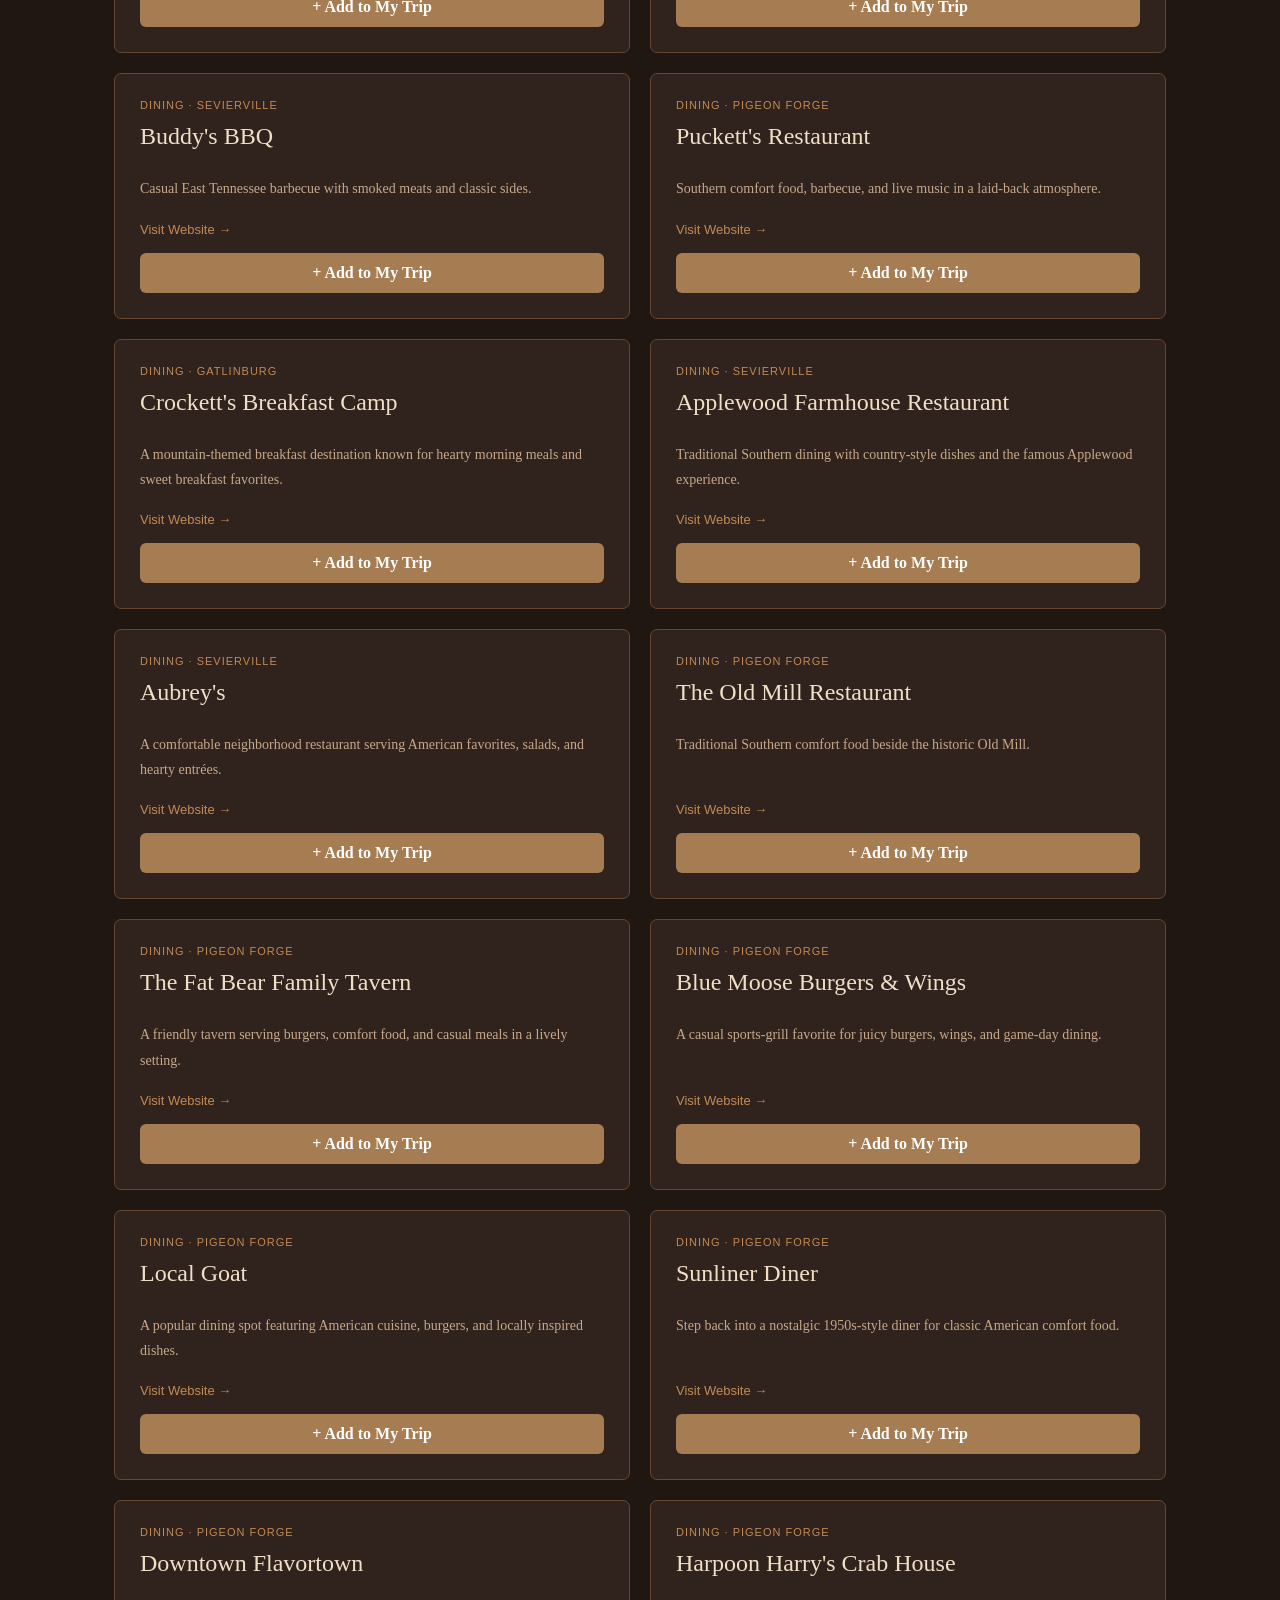
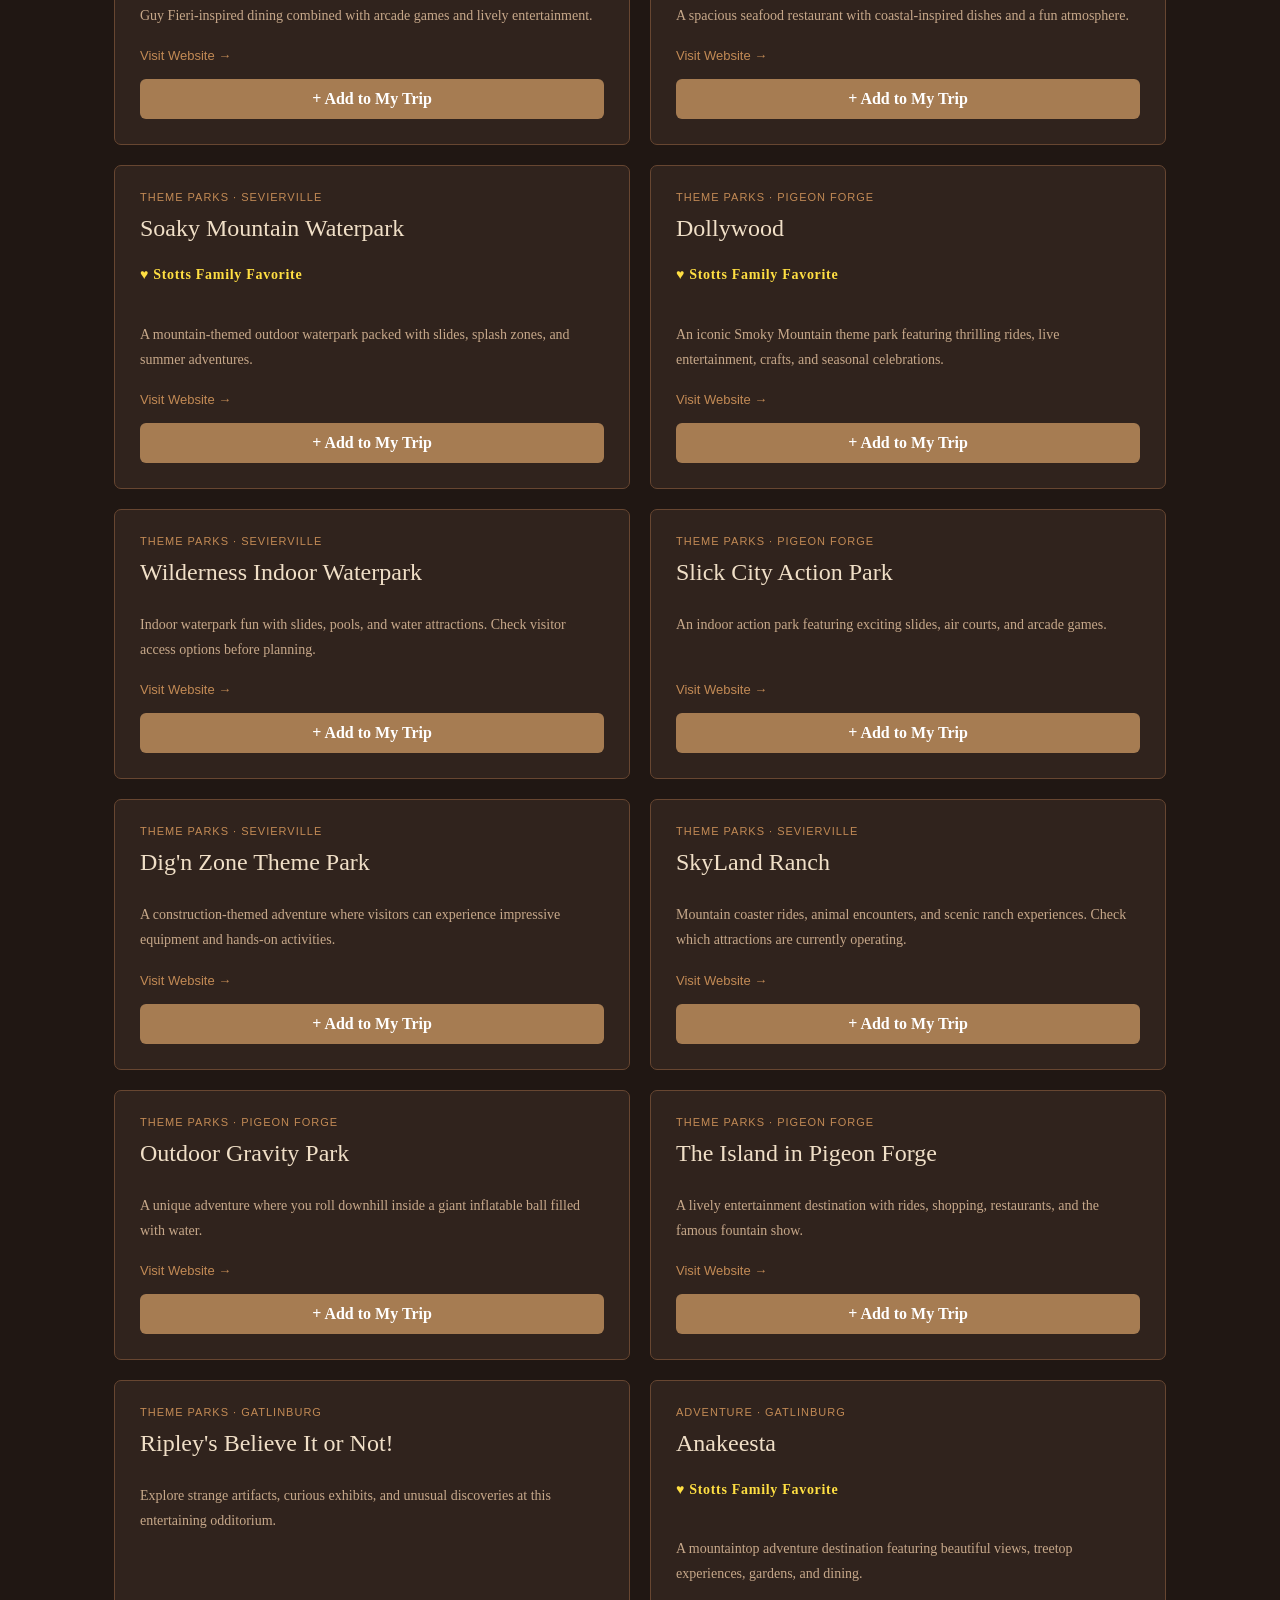
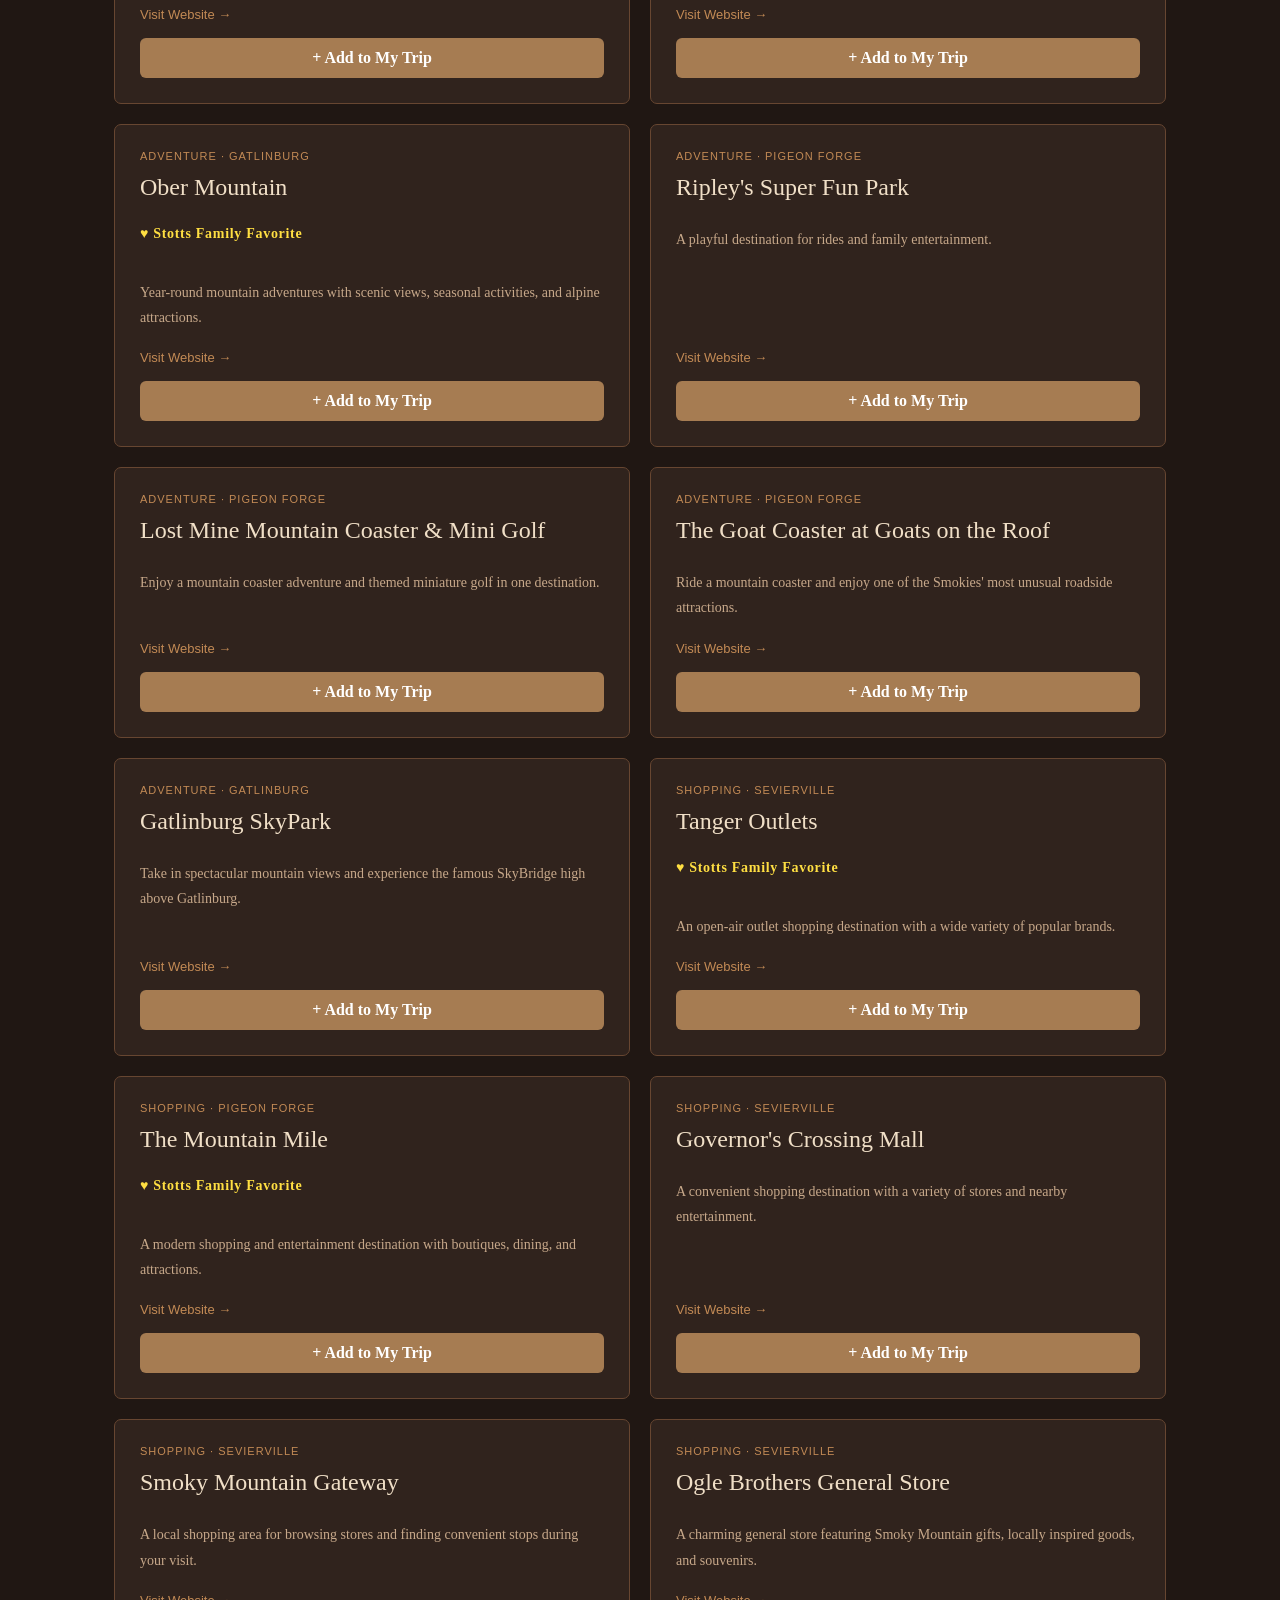
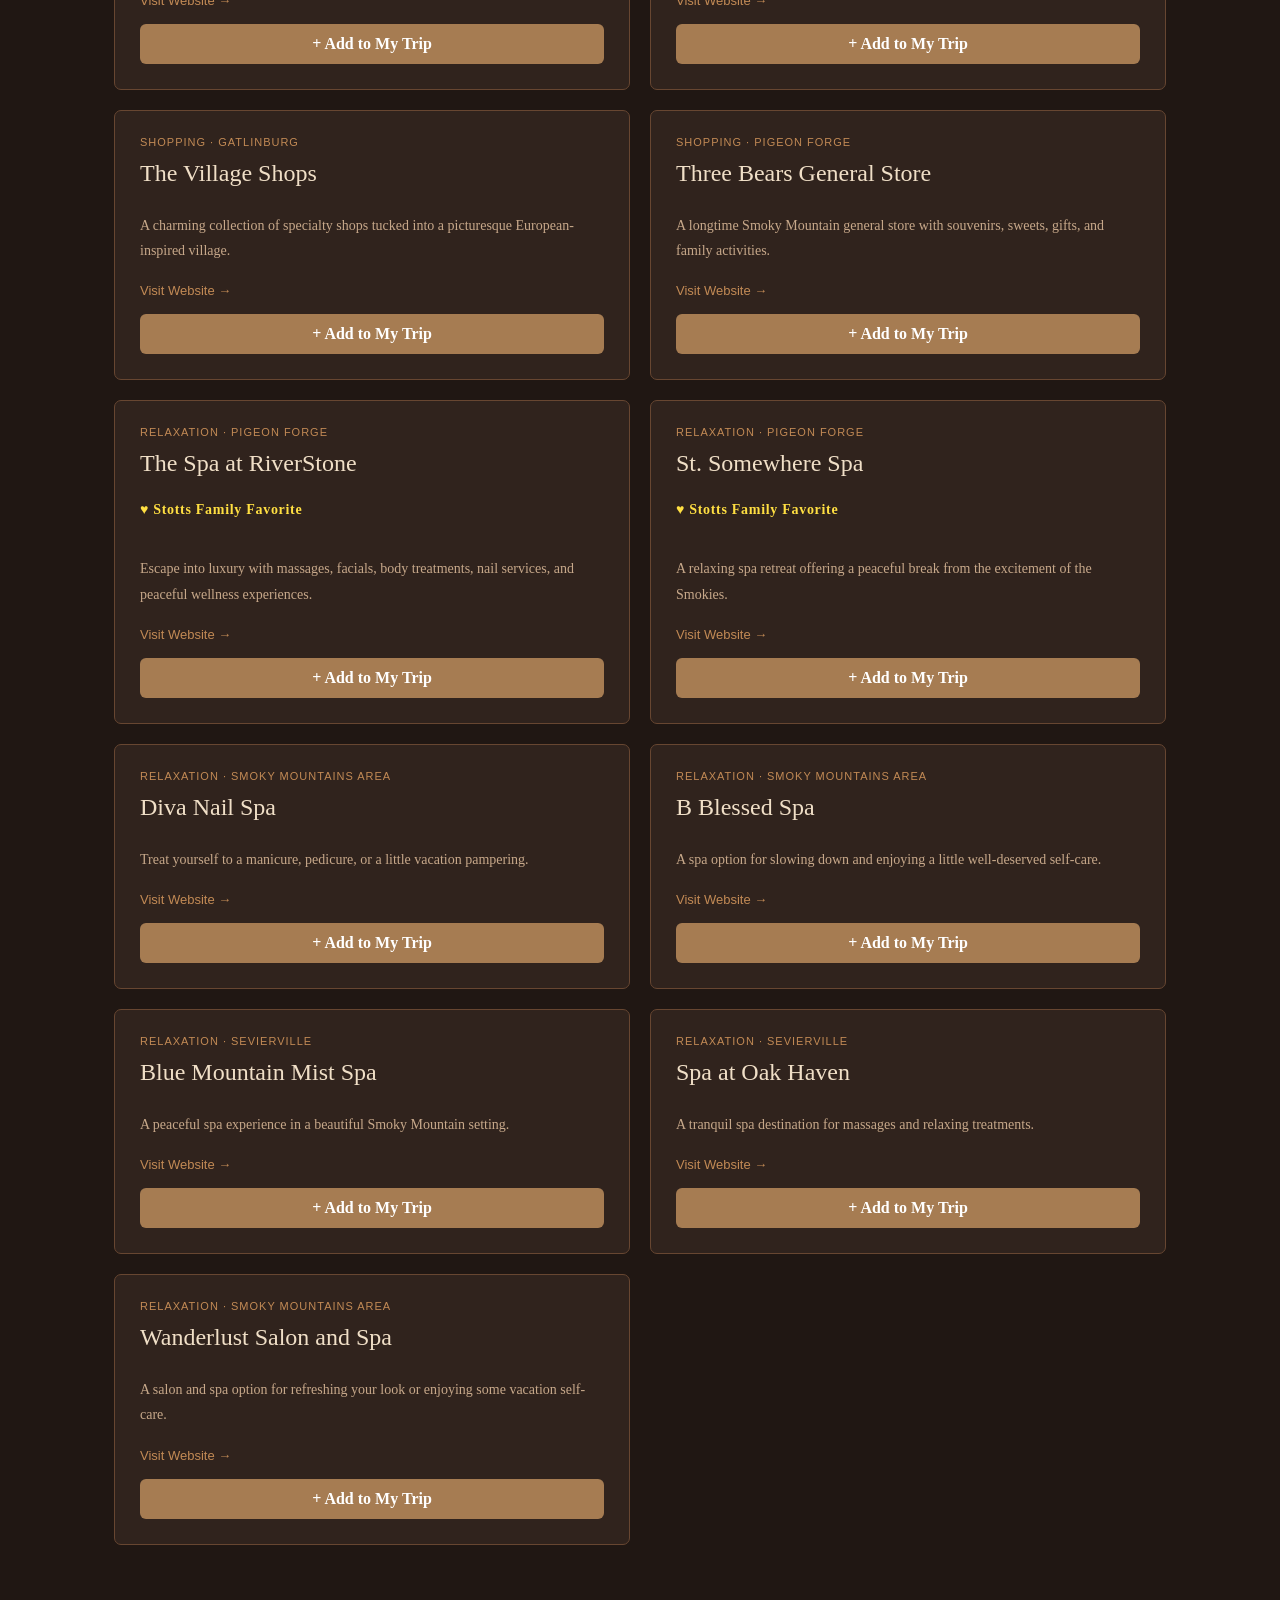
==== commit 98007ec3: "Add files via upload" ====
--- a/pages/attractions.html
+++ b/pages/attractions.html
@@ -69,6 +69,19 @@
       <button class="filter-btn"
               data-category="Favorites">Family Favorites</button>
     </div>
+    
+<div class="attractions-planner-navigation">
+  <p>
+    Found something you'd love to experience?
+    Add it to your trip and build your own
+    Smoky Mountain itinerary.
+  </p>
+
+  <a href="planner.html" class="planner-browse-link">
+    View My Itinerary &rarr;
+  </a>
+</div>
+
 
     <!-- ATTRACTION CARDS APPEAR HERE -->
     <div id="attractionsGrid"
--- a/CSS/style.css
+++ b/CSS/style.css
@@ -1617,3 +1617,849 @@
 .family-favorite-card a:hover {
   text-decoration: underline;
 }
+
+/* TRIP PLANNER */
+
+.planner-section {
+  max-width: 800px;
+  margin: 40px auto;
+  padding: 35px;
+  background: rgba(30, 22, 17, 0.9);
+  border: 1px solid rgba(194, 138, 85, 0.35);
+  border-radius: 12px;
+}
+
+.planner-section h2 {
+  color: #e0b87a;
+  margin-bottom: 15px;
+}
+
+.planner-date-fields {
+  display: grid;
+  grid-template-columns: repeat(2, minmax(0, 1fr));
+  gap: 20px;
+  margin: 25px 0;
+}
+
+.planner-date-fields label {
+  display: flex;
+  flex-direction: column;
+  gap: 10px;
+  color: #f0dfc7;
+}
+
+.planner-date-fields input {
+  width: 100%;
+  min-width: 0;
+  padding: 12px;
+  border-radius: 6px;
+  border: 1px solid #a67c52;
+  background: #f5eee5;
+  color: #241b16;
+  font: inherit;
+  color-scheme: light;
+}
+
+.planner-button {
+  padding: 14px 26px;
+  background: #a67c52;
+  color: #fff;
+  border: none;
+  border-radius: 6px;
+  cursor: pointer;
+  font: inherit;
+  font-weight: 600;
+}
+
+.planner-button:hover {
+  background: #c28a55;
+}
+
+#plannerMessage {
+  margin-top: 18px;
+  color: #e0b87a;
+}
+
+.itinerary-day {
+  background: rgba(255, 255, 255, 0.04);
+  border-left: 3px solid #b87342;
+  padding: 20px;
+  margin-top: 15px;
+  border-radius: 5px;
+}
+
+.itinerary-day h3 {
+  color: #e0b87a;
+  margin-bottom: 10px;
+}
+
+@media (max-width: 600px) {
+  .planner-section {
+    padding: 22px;
+  }
+
+  .planner-date-fields {
+    grid-template-columns: 1fr;
+  }
+}
+
+/* CUSTOM ITINERARY ACTIVITIES */
+
+.planner-add-button {
+  margin-top: 15px;
+  padding: 11px 18px;
+  background: transparent;
+  color: #e0b87a;
+  border: 1px solid #a67c52;
+  border-radius: 6px;
+  cursor: pointer;
+  font: inherit;
+}
+
+.planner-add-button:hover {
+  background: rgba(194, 138, 85, 0.15);
+}
+
+.planner-activity-form {
+  margin-top: 20px;
+  padding: 20px;
+  background: rgba(0, 0, 0, 0.2);
+  border: 1px solid rgba(194, 138, 85, 0.3);
+  border-radius: 8px;
+}
+
+.planner-activity-form[hidden] {
+  display: none;
+}
+
+.planner-activity-form label {
+  display: flex;
+  flex-direction: column;
+  gap: 8px;
+  margin-bottom: 15px;
+  color: #f0dfc7;
+}
+
+.planner-activity-form input,
+.planner-activity-form textarea {
+  width: 100%;
+  box-sizing: border-box;
+  padding: 12px;
+  background: #f5eee5;
+  color: #241b16;
+  border: 1px solid #a67c52;
+  border-radius: 6px;
+  font: inherit;
+}
+
+.planner-activity-form input[type="time"] {
+  color-scheme: light;
+}
+
+.planner-form-actions {
+  display: flex;
+  flex-wrap: wrap;
+  gap: 12px;
+}
+
+.planner-cancel-button {
+  padding: 12px 20px;
+  background: transparent;
+  color: #f0dfc7;
+  border: 1px solid #a67c52;
+  border-radius: 6px;
+  cursor: pointer;
+  font: inherit;
+}
+
+.planner-activity {
+  display: flex;
+  justify-content: space-between;
+  align-items: flex-start;
+  gap: 15px;
+  padding: 15px;
+  margin-top: 12px;
+  background: rgba(255, 255, 255, 0.05);
+  border-left: 3px solid #c28a55;
+  border-radius: 5px;
+}
+
+.planner-activity strong {
+  color: #f0dfc7;
+}
+
+.planner-activity p {
+  margin: 6px 0 0;
+}
+
+.planner-remove-button {
+  background: transparent;
+  border: none;
+  color: #e0b87a;
+  cursor: pointer;
+  font: inherit;
+  font-size: 0.85rem;
+}
+
+.planner-remove-button:hover {
+  text-decoration: underline;
+}
+
+/* ADD ATTRACTIONS TO ITINERARY */
+
+.attraction-trip-button {
+  display: block;
+  margin-top: 16px;
+  padding: 11px 18px;
+  background: #a67c52;
+  color: #fff;
+  border: none;
+  border-radius: 6px;
+  cursor: pointer;
+  font: inherit;
+  font-weight: 600;
+}
+
+.attraction-trip-button:hover {
+  background: #c28a55;
+}
+
+.attraction-trip-selector {
+  margin-top: 15px;
+  padding: 16px;
+  background: rgba(0, 0, 0, 0.2);
+  border: 1px solid rgba(194, 138, 85, 0.35);
+  border-radius: 8px;
+}
+
+.attraction-trip-selector[hidden] {
+  display: none;
+}
+
+.attraction-trip-selector p {
+  margin-bottom: 12px;
+}
+
+.attraction-day-button {
+  display: inline-block;
+  margin: 4px;
+  padding: 9px 13px;
+  background: transparent;
+  color: #e0b87a;
+  border: 1px solid #a67c52;
+  border-radius: 5px;
+  cursor: pointer;
+  font: inherit;
+}
+
+.attraction-day-button:hover {
+  background: rgba(194, 138, 85, 0.2);
+}
+
+/* ITINERARY NAVIGATION */
+
+.planner-intro {
+  margin: 15px 0 20px;
+  line-height: 1.7;
+}
+
+.planner-navigation {
+  padding: 22px;
+  margin-bottom: 28px;
+  background: rgba(194, 138, 85, 0.08);
+  border: 1px solid rgba(194, 138, 85, 0.3);
+  border-radius: 8px;
+}
+
+.planner-browse-link {
+  display: inline-block;
+  padding: 13px 22px;
+  background: #a67c52;
+  color: #fff;
+  border-radius: 6px;
+  text-decoration: none;
+  font-weight: 600;
+}
+
+.planner-browse-link:hover {
+  background: #c28a55;
+}
+
+.planner-navigation p {
+  margin: 15px 0 0;
+  font-size: 0.95rem;
+  line-height: 1.6;
+}
+
+/* ATTRACTIONS TO ITINERARY NAVIGATION */
+
+.attractions-planner-navigation {
+  margin: 25px 0;
+  padding: 22px;
+  background: rgba(194, 138, 85, 0.08);
+  border: 1px solid rgba(194, 138, 85, 0.3);
+  border-radius: 8px;
+  text-align: center;
+}
+
+.attractions-planner-navigation p {
+  margin-bottom: 15px;
+  line-height: 1.6;
+}
+
+.attraction-added-message {
+  color: #e0b87a;
+  font-weight: 600;
+  margin-bottom: 12px;
+}
+
+.attraction-view-trip-link {
+  display: inline-block;
+  color: #f0dfc7;
+  text-decoration: underline;
+  text-underline-offset: 4px;
+  font-weight: 600;
+}
+
+.attraction-view-trip-link:hover {
+  color: #e0b87a;
+}
+
+/* =====================================
+   BLACK FOREST LODGE
+   LUXURY ITINERARY DESIGN
+===================================== */
+
+/* Main itinerary container */
+
+#itineraryResults {
+  background: linear-gradient(
+    145deg,
+    #241a15,
+    #1a1310
+  );
+
+  border: 1px solid rgba(184, 115, 66, 0.4);
+  border-radius: 14px;
+  padding: 35px;
+}
+
+#itineraryResults > h2 {
+  color: #f0dfc7;
+  font-size: 2rem;
+  margin-bottom: 16px;
+}
+
+/* Individual vacation days */
+
+.itinerary-day {
+  position: relative;
+  background: linear-gradient(
+    135deg,
+    #30231c,
+    #241a15
+  );
+
+  border: 1px solid rgba(194, 138, 85, 0.25);
+  border-left: 4px solid #b87342;
+  border-radius: 10px;
+
+  padding: 25px;
+  margin-top: 24px;
+
+  box-shadow: 0 8px 24px rgba(0, 0, 0, 0.18);
+}
+
+.itinerary-day h3 {
+  font-size: 1.3rem;
+  color: #e8c99e;
+  margin: 0 0 20px;
+  padding-bottom: 14px;
+  border-bottom: 1px solid rgba(194, 138, 85, 0.25);
+}
+
+/* Activity cards */
+
+.planner-activity {
+  background: linear-gradient(
+    135deg,
+    #3a2a22,
+    #30231d
+  );
+
+  border: 1px solid rgba(194, 138, 85, 0.2);
+  border-left: 3px solid #c28a55;
+  border-radius: 8px;
+
+  padding: 18px 20px;
+  margin: 12px 0;
+
+  display: flex;
+  justify-content: space-between;
+  align-items: flex-start;
+  gap: 15px;
+
+  transition: background 0.2s ease;
+}
+
+.planner-activity:hover {
+  background: #423026;
+}
+
+.planner-activity strong {
+  display: block;
+  color: #f5e6d2;
+  font-size: 1.05rem;
+  line-height: 1.5;
+}
+
+.planner-activity p {
+  color: #d1bca5;
+  font-size: 0.92rem;
+  line-height: 1.6;
+  margin: 7px 0 0;
+  overflow-wrap: anywhere;
+}
+
+/* Remove activity button */
+
+.planner-remove-button {
+  flex-shrink: 0;
+  color: #c9a47c;
+  font-size: 0.82rem;
+  border: 1px solid transparent;
+  border-radius: 5px;
+  padding: 5px 8px;
+  background: transparent;
+  cursor: pointer;
+}
+
+.planner-remove-button:hover {
+  color: #f5e6d2;
+  background: rgba(194, 138, 85, 0.12);
+  text-decoration: none;
+}
+
+/* Add personal activity button */
+
+.planner-add-button {
+  display: inline-flex;
+  align-items: center;
+  justify-content: center;
+
+  margin-top: 18px;
+  padding: 12px 20px;
+
+  background: transparent;
+  color: #e8c99e;
+
+  border: 1px solid #a67c52;
+  border-radius: 6px;
+
+  font: inherit;
+  font-weight: 600;
+  cursor: pointer;
+
+  transition: all 0.2s ease;
+}
+
+.planner-add-button:hover {
+  background: rgba(194, 138, 85, 0.15);
+  border-color: #e0b87a;
+}
+
+/* Empty day message */
+
+.planner-activity-list > p {
+  color: #bfa992;
+  font-style: italic;
+  font-size: 0.95rem;
+  padding: 8px 0;
+}
+
+/* Mobile adjustments */
+
+@media (max-width: 600px) {
+
+  #itineraryResults {
+    padding: 20px 15px;
+  }
+
+  #itineraryResults > h2 {
+    font-size: 1.6rem;
+  }
+
+  .itinerary-day {
+    padding: 18px 14px;
+  }
+
+  .itinerary-day h3 {
+    font-size: 1.12rem;
+  }
+
+  .planner-activity {
+    padding: 15px;
+    gap: 10px;
+  }
+
+  .planner-activity strong {
+    font-size: 0.98rem;
+  }
+
+  .planner-remove-button {
+    font-size: 0.78rem;
+  }
+
+}
+
+/* =====================================
+   BLACK FOREST LODGE
+   TRIP OVERVIEW
+===================================== */
+
+.trip-overview {
+  margin-bottom: 35px;
+  padding: 35px 25px;
+  text-align: center;
+
+  background: linear-gradient(
+    145deg,
+    #39281e,
+    #211813
+  );
+
+  border: 1px solid rgba(194, 138, 85, 0.45);
+  border-radius: 10px;
+
+  box-shadow: 0 10px 30px rgba(0, 0, 0, 0.15);
+}
+
+.trip-overview-eyebrow {
+  color: #d5a36d;
+  font-size: 0.72rem;
+  letter-spacing: 3px;
+  text-transform: uppercase;
+  margin-bottom: 12px;
+}
+
+.trip-overview h2 {
+  color: #f0dfc7;
+  font-size: 1.8rem;
+  font-weight: 500;
+  margin-bottom: 30px;
+}
+
+.trip-overview-details {
+  display: flex;
+  align-items: center;
+  justify-content: space-around;
+  gap: 15px;
+}
+
+.trip-overview-item {
+  display: flex;
+  flex-direction: column;
+  gap: 10px;
+  flex: 1;
+  min-width: 0;
+}
+
+.trip-overview-item span {
+  color: #c99b65;
+  font-size: 0.7rem;
+  letter-spacing: 2px;
+  font-weight: 600;
+}
+
+.trip-overview-item strong {
+  color: #f5e6d2;
+  font-size: 1.15rem;
+  font-weight: 500;
+}
+
+.trip-overview-divider {
+  width: 1px;
+  height: 45px;
+  background: rgba(194, 138, 85, 0.35);
+}
+
+@media (max-width: 600px) {
+  .trip-overview {
+    padding: 28px 16px;
+  }
+
+  .trip-overview h2 {
+    font-size: 1.5rem;
+  }
+
+  .trip-overview-details {
+    flex-direction: column;
+    gap: 22px;
+  }
+
+  .trip-overview-divider {
+    width: 60px;
+    height: 1px;
+  }
+}
+
+/* EDIT ITINERARY ACTIVITIES */
+
+.planner-activity-actions {
+  display: flex;
+  align-items: center;
+  gap: 8px;
+  flex-shrink: 0;
+}
+
+.planner-edit-button {
+  padding: 5px 8px;
+  background: transparent;
+  color: #e0b87a;
+  border: 1px solid transparent;
+  border-radius: 5px;
+  font: inherit;
+  font-size: 0.82rem;
+  cursor: pointer;
+}
+
+.planner-edit-button:hover {
+  background: rgba(194, 138, 85, 0.12);
+}
+
+.planner-edit-form {
+  padding: 20px;
+  margin: 0 0 18px;
+  background: rgba(0, 0, 0, 0.2);
+  border: 1px solid rgba(194, 138, 85, 0.3);
+  border-radius: 8px;
+}
+
+.planner-edit-form[hidden] {
+  display: none;
+}
+
+.planner-edit-form label {
+  display: flex;
+  flex-direction: column;
+  gap: 8px;
+  margin-bottom: 15px;
+  color: #f0dfc7;
+}
+
+.planner-edit-form input,
+.planner-edit-form textarea {
+  width: 100%;
+  box-sizing: border-box;
+  padding: 12px;
+  background: #f5eee5;
+  color: #241b16;
+  border: 1px solid #a67c52;
+  border-radius: 6px;
+  font: inherit;
+}
+
+.planner-edit-form input[type="time"] {
+  color-scheme: light;
+}
+
+@media (max-width: 600px) {
+  .planner-activity-actions {
+    flex-direction: column;
+    gap: 4px;
+  }
+}
+
+/* MOVE ACTIVITY TO ANOTHER DAY */
+
+.planner-day-select {
+  width: 100%;
+  box-sizing: border-box;
+  padding: 12px;
+  background: #f5eee5;
+  color: #241b16;
+  border: 1px solid #a67c52;
+  border-radius: 6px;
+  font: inherit;
+  cursor: pointer;
+}
+
+.planner-day-select:focus {
+  outline: 2px solid #c28a55;
+  outline-offset: 2px;
+}
+
+/* =====================================
+   PRINT ITINERARY BUTTON
+===================================== */
+
+.planner-print-actions {
+  display: flex;
+  justify-content: flex-end;
+  margin: 20px 0;
+}
+
+.planner-print-button {
+  padding: 12px 22px;
+  background: #a67c52;
+  color: #ffffff;
+  border: 1px solid #c28a55;
+  border-radius: 6px;
+  font: inherit;
+  font-weight: 600;
+  cursor: pointer;
+  transition: background 0.2s ease;
+}
+
+.planner-print-button:hover {
+  background: #bf9469;
+}
+
+/* =====================================
+   PRINTABLE VACATION ITINERARY
+===================================== */
+
+@media print {
+
+  @page {
+    size: auto;
+    margin: 0.6in;
+  }
+
+  /* Hide everything initially */
+  body * {
+    visibility: hidden !important;
+  }
+
+  /* Show only the itinerary */
+  #itineraryResults,
+  #itineraryResults * {
+    visibility: visible !important;
+  }
+
+  /* Position itinerary for printing */
+  #itineraryResults {
+    position: static !important;
+    display: block !important;
+    width: 100% !important;
+    max-width: none !important;
+    margin: 0 !important;
+    padding: 0 !important;
+    border: none !important;
+    background: white !important;
+    box-shadow: none !important;
+  }
+
+  /* Hide controls and editing forms */
+  .planner-print-actions,
+  .planner-navigation,
+  .planner-add-button,
+  .planner-activity-actions,
+  .planner-activity-form,
+  .planner-edit-form {
+    display: none !important;
+  }
+
+  /* Print-friendly typography */
+  #itineraryResults h2,
+  #itineraryResults h3,
+  #itineraryResults strong {
+    color: #29211c !important;
+  }
+
+  #itineraryResults p,
+  #itineraryResults span {
+    color: #51453b !important;
+  }
+
+  /* Reservation-style overview */
+  .trip-overview {
+    background: white !important;
+    border: 1px solid #b5a08b !important;
+    box-shadow: none !important;
+    margin-bottom: 25px !important;
+    padding: 20px !important;
+  }
+
+  .trip-overview-item strong {
+    color: #29211c !important;
+  }
+
+  .trip-overview-divider {
+    background: #b5a08b !important;
+  }
+
+  /* Daily schedule cards */
+  .itinerary-day {
+    background: white !important;
+    border: 1px solid #d5c9bc !important;
+    border-left: 4px solid #a67c52 !important;
+    box-shadow: none !important;
+    margin: 15px 0 !important;
+    padding: 15px !important;
+    break-inside: avoid;
+    page-break-inside: avoid;
+  }
+
+  .planner-activity {
+    background: white !important;
+    border: 1px solid #e2d9cf !important;
+    border-left: 3px solid #a67c52 !important;
+    box-shadow: none !important;
+    padding: 10px 12px !important;
+    break-inside: avoid;
+    page-break-inside: avoid;
+  }
+
+  /* Prevent unnecessary page breaks */
+  .trip-overview,
+  .planner-activity {
+    break-inside: avoid;
+    page-break-inside: avoid;
+  }
+
+  /* Use the full page */
+  html,
+  body,
+  main,
+  .container,
+  .planner-section {
+    background: white !important;
+    color: #29211c !important;
+    box-shadow: none !important;
+  }
+
+}
+
+/* FIX PRINT LAYOUT SPACING */
+
+@media print {
+
+  /* Remove the original page layout */
+  body {
+    margin: 0 !important;
+    padding: 0 !important;
+  }
+
+  /* Take the itinerary out of the website layout */
+  #itineraryResults {
+    position: absolute !important;
+    top: 0 !important;
+    left: 0 !important;
+    width: 100% !important;
+    box-sizing: border-box !important;
+  }
+
+  /* Keep day headings with their activities */
+  .itinerary-day h3 {
+    break-after: avoid;
+    page-break-after: avoid;
+  }
+
+  /* Avoid splitting individual activities */
+  .planner-activity {
+    break-inside: avoid;
+    page-break-inside: avoid;
+  }
+
+}
